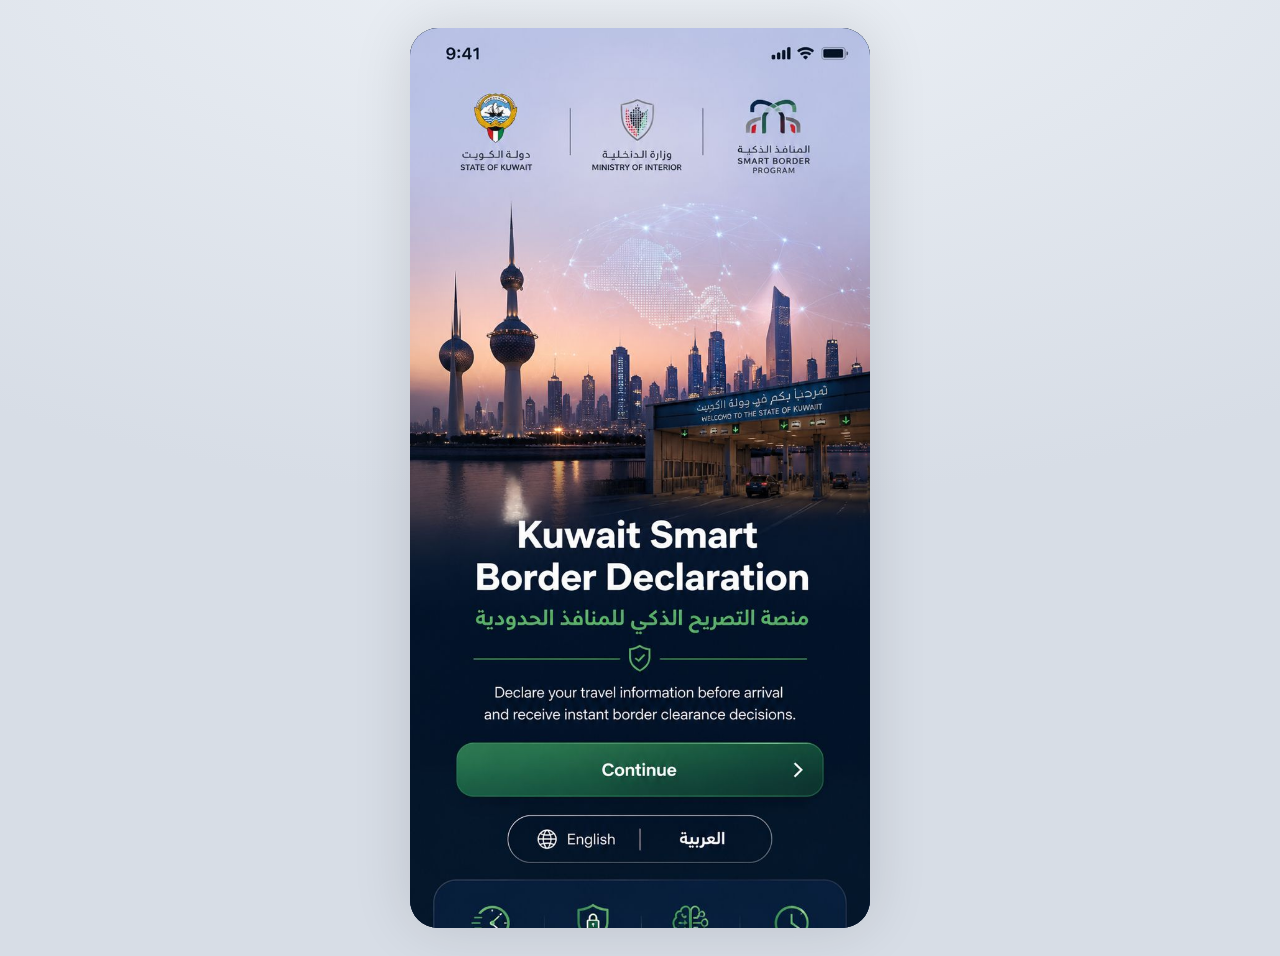
==== index.html @ a1af4183 "User app: neutral submission result (lane + date, no approval shown) After submitting the declaratio" ====
<!DOCTYPE html>
<html lang="en" dir="ltr">
<head>
  <meta charset="UTF-8" />
  <meta name="viewport" content="width=device-width, initial-scale=1.0, viewport-fit=cover" />
  <meta name="theme-color" content="#0f2444" />
  <title>Kuwait Smart Border Declaration</title>
  <meta name="description" content="Declare your travel information before arrival and receive instant border clearance decisions." />
  <link rel="preconnect" href="https://fonts.googleapis.com" />
  <link rel="stylesheet" href="styles.css" />
</head>
<body>
  <div class="app" id="app">

    <!-- ============ WELCOME (full image + invisible hotspots) ============ -->
    <section class="screen screen-welcome is-active" id="screen-welcome">
      <div class="welcome-full">
        <img src="assets/welcome_full.jpeg" alt="Kuwait Smart Border Declaration — Welcome" class="welcome-img" />
        <!-- transparent click-zone over the painted Continue button -->
        <button class="hot hot-continue" data-goto="screen-step1" aria-label="Continue"></button>
        <!-- invisible click-zones over the painted language pill (English | العربية) -->
        <div class="welcome-lang" role="group" aria-label="Language">
          <button class="wlang is-active" data-lang="en" aria-label="English"></button>
          <button class="wlang" data-lang="ar" aria-label="العربية"></button>
        </div>
      </div>
    </section>

    <!-- ============ STEP 1 — TRAVELER INFO (design image + fill-in fields) ============ -->
    <section class="screen screen-img" id="screen-step1">
      <div class="imgwrap">
        <img class="designimg" src="assets/traveler_info.jpeg" alt="Traveler Information" />
        <form id="form-step1" class="imgform" novalidate>
          <!-- back -->
          <button type="button" class="ovl ovl-hot" data-goto="screen-welcome" aria-label="Back" style="left:1.2%;top:5.3%;width:6.5%;height:2.9%"></button>
          <!-- fill-in fields, positioned over the drawn input boxes -->
          <input class="ovl ovl-input" type="text" name="passport" placeholder=" " autocomplete="off" required style="left:14.9%;top:36.5%;width:72%;height:3.6%" />
          <input class="ovl ovl-input" type="text" name="fullname" placeholder=" " autocomplete="off" required style="left:14.9%;top:44.1%;width:78%;height:3.6%" />
          <select class="ovl ovl-input ovl-select" name="nationality" required style="left:14.9%;top:51.7%;width:72%;height:3.6%">
            <option value="">Select nationality</option>
          </select>
          <input class="ovl ovl-input ovl-date" type="date" name="dob" lang="en-GB" required onclick="try{this.showPicker()}catch(e){}" style="left:14.9%;top:59.2%;width:72%;height:3.6%" />
          <input type="hidden" name="dialcode" value="+965" />
          <input class="ovl ovl-input" type="tel" name="mobile" placeholder=" " autocomplete="off" required style="left:27%;top:66.7%;width:66%;height:3.6%" />
          <input class="ovl ovl-input" type="email" name="email" placeholder=" " autocomplete="off" required style="left:14.9%;top:74.2%;width:78%;height:3.6%" />
          <!-- continue -->
          <button type="submit" class="ovl ovl-hot" aria-label="Continue" style="left:5.4%;top:87.3%;width:89.2%;height:4.6%"></button>
        </form>
      </div>
    </section>

    <!-- ============ STEP 2 — TRAVEL DECLARATION (design image + fill-in fields) ============ -->
    <section class="screen screen-img" id="screen-step2">
      <div class="imgwrap">
        <img class="designimg" src="assets/decleration.jpeg" alt="Travel Declaration" />
        <form id="form-step2" class="imgform" novalidate>
          <!-- back -->
          <button type="button" class="ovl ovl-hot" data-goto="screen-step1" aria-label="Back" style="left:1.2%;top:5.3%;width:6.5%;height:2.9%"></button>
          <!-- functional country of departure (over the drawn dropdown) -->
          <select id="departure" name="departure" class="ovl ovl-input ovl-select" style="left:25.7%;top:33%;width:62%;height:3.4%"></select>
          <!-- functional cash amount -->
          <input type="number" name="cash" min="0" step="any" placeholder=" " class="ovl ovl-input" style="left:18.2%;top:65.6%;width:65%;height:3.5%" />
          <!-- submit -->
          <button type="submit" class="ovl ovl-hot" aria-label="Submit Declaration" style="left:5.4%;top:87.2%;width:89.2%;height:4.7%"></button>

          <!-- hidden controls feeding the decision engine to match the values shown in the design -->
          <input type="hidden" name="purpose" value="Tourism" />
          <input type="hidden" name="duration" value="8-30" />
          <div id="prev-tags" hidden></div>
          <select id="prev-select" hidden><option value=""></option></select>
          <div id="items" hidden>
            <label><input type="checkbox" name="items" value="None" data-none checked /></label>
          </div>
          <div class="yesno" data-name="restricted" hidden><button type="button" class="yn is-active" data-value="No"></button><button type="button" class="yn" data-value="Yes"></button></div>
          <div class="yesno" data-name="merchandise" hidden><button type="button" class="yn is-active" data-value="No"></button><button type="button" class="yn" data-value="Yes"></button></div>
          <div class="yesno" data-name="largecash" hidden><button type="button" class="yn is-active" data-value="No"></button><button type="button" class="yn" data-value="Yes"></button></div>
        </form>
      </div>
    </section>

    <!-- ============ RESULT (neutral submission confirmation) ============ -->
    <section class="screen screen-result" id="screen-result">
      <div class="result-hero is-submitted">
        <header class="topbar topbar--ghost">
          <button class="iconbtn" data-goto="screen-step2" aria-label="Back">‹</button>
          <div class="topbar-brand">
            <div class="brand-text brand-text--center">
              <span class="brand-ar">منصة التصريح الذكي للمنافذ الحدودية</span>
              <span class="brand-en">KUWAIT SMART BORDER DECLARATION</span>
            </div>
          </div>
          <div class="brand-emblem">🛡️</div>
        </header>
        <div class="result-emblem">📋</div>
        <h2 class="result-title">Declaration Submitted</h2>
        <p class="result-sub">Please proceed to your assigned lane</p>
      </div>

      <div class="screen-scroll result-body">
        <div class="card lane-card">
          <div class="lane-label">YOUR LANE</div>
          <div class="lane-number" id="res-lane">—</div>
          <div class="lane-sub">Vehicle Lane · Kuwait Border</div>
        </div>

        <div class="card">
          <div class="card-head"><span class="card-ic">🗓️</span><h3>Crossing Details</h3></div>
          <div class="detail-grid">
            <div class="detail-row"><span class="d-ic">📅</span><div><div class="d-k">Date</div><div class="d-v" id="res-date">—</div></div></div>
            <div class="detail-row"><span class="d-ic">⏰</span><div><div class="d-k">Valid until</div><div class="d-v" id="res-valid">—</div></div></div>
            <div class="detail-row"><span class="d-ic">📍</span><div><div class="d-k">Crossing point</div><div class="d-v">Nuwaiseeb Border Crossing</div></div></div>
            <div class="detail-row"><span class="d-ic">🧾</span><div><div class="d-k">Declaration code</div><div class="d-v" id="res-ref">—</div></div></div>
          </div>
        </div>

        <div class="card qr-card">
          <p class="qr-label">Border Pass</p>
          <canvas id="qr-canvas" width="220" height="220" class="qr"></canvas>
          <p class="qr-foot">Present this code at the gate</p>
        </div>

        <div class="notice">
          <span class="notice-ic">🛡️</span>
          <span>Your information is securely processed for border clearance in accordance with Kuwait laws.</span>
        </div>

        <button class="btn btn-navy btn-block" data-goto="screen-welcome"><span>Done</span></button>
      </div>
    </section>

    <!-- ============ BOTTOM NAV ============ -->
    <nav class="bottomnav" id="bottomnav">
      <button class="nav-item is-active" data-goto="screen-welcome"><span>🏠</span><small data-i18n="nav.home">Home</small></button>
      <button class="nav-item" data-goto="screen-step1"><span>🧾</span><small data-i18n="nav.decl">My Declarations</small></button>
      <button class="nav-item nav-scan"><span>▦</span></button>
      <button class="nav-item"><span class="nav-bell">🔔</span><small data-i18n="nav.notif">Notifications</small></button>
      <button class="nav-item"><span>👤</span><small data-i18n="nav.profile">Profile</small></button>
    </nav>
  </div>

  <script src="i18n.js"></script>
  <script src="app.js"></script>
</body>
</html>
---- styles.css ----
/* ===== Kuwait Smart Border Declaration — styles ===== */
:root {
  --green: #1f9a4d;
  --green-dark: #0f7a3a;
  --green-deep: #0c5e2e;
  --navy: #0f2444;
  --navy-2: #16335c;
  --amber: #d98a1f;
  --amber-2: #b46f12;
  --ink: #142033;
  --muted: #6b7787;
  --line: #e6e9ee;
  --bg: #eef1f5;
  --card: #ffffff;
  --green-tint: #e9f6ee;
  --radius: 16px;
  --shadow: 0 10px 30px rgba(20, 40, 70, .08);
  --font: "Inter", "Segoe UI", system-ui, -apple-system, "Helvetica Neue", Arial, sans-serif;
}

* { box-sizing: border-box; }
html, body { margin: 0; padding: 0; }

/* hide scrollbars everywhere but keep scrolling */
* { scrollbar-width: none; -ms-overflow-style: none; }
*::-webkit-scrollbar { width: 0; height: 0; display: none; }
body {
  font-family: var(--font);
  color: var(--ink);
  background: #dfe4ea radial-gradient(1200px 600px at 50% -10%, #eef2f7, #d7dde6);
  min-height: 100vh;
  display: flex;
  justify-content: center;
  -webkit-font-smoothing: antialiased;
}

/* phone-style shell, scales up nicely on desktop */
.app {
  width: 100%;
  max-width: 480px;
  min-height: 100vh;
  background: var(--bg);
  position: relative;
  box-shadow: 0 0 60px rgba(0,0,0,.12);
  overflow: hidden;
  padding-bottom: 76px;
}
.app.no-nav { padding-bottom: 0; }
@media (min-width: 900px) {
  body { padding: 28px 0; align-items: flex-start; }
  .app { min-height: calc(100vh - 56px); border-radius: 28px; max-width: 460px; }
}

/* ===== screens ===== */
.screen { display: none; min-height: 100vh; flex-direction: column; }
.screen.is-active { display: flex; }
.screen-scroll { padding: 18px 18px 24px; overflow-y: auto; }

/* ===== top bar ===== */
.topbar {
  display: flex; align-items: center; gap: 10px;
  padding: 14px 16px; padding-top: calc(14px + env(safe-area-inset-top, 0px));
  background: var(--bg);
  position: sticky; top: 0; z-index: 5;
}
.topbar--ghost { background: transparent; position: relative; }
.iconbtn {
  border: none; background: transparent; font-size: 26px; line-height: 1;
  color: inherit; cursor: pointer; padding: 0 4px; width: 30px;
}
.topbar-brand { flex: 1; display: flex; align-items: center; gap: 8px; }
.brand-mark { font-size: 20px; }
.brand-text { display: flex; flex-direction: column; line-height: 1.15; }
.brand-text--center { align-items: center; text-align: center; }
.brand-ar { font-size: 12px; font-weight: 700; }
.brand-en { font-size: 9px; letter-spacing: .3px; color: var(--muted); font-weight: 700; }
.brand-emblem { font-size: 22px; }

/* ===== WELCOME (full image + invisible hotspots) ===== */
.screen-welcome { background: #0c1c36; }
.welcome-full { position: relative; width: 100%; height: 100vh; background: #0c1c36; overflow: hidden; }
.welcome-img { display: block; width: 100%; height: 100%; object-fit: cover; object-position: center top; }

/* transparent, percentage-positioned click-zones that scale with the image */
.hot {
  position: absolute; background: transparent; border: none; padding: 0;
  cursor: pointer; border-radius: 14px; -webkit-tap-highlight-color: transparent;
}
.hot:active { background: rgba(255,255,255,.14); }
/* coordinates measured against welcome_full.jpeg (740 x 1600) */
.hot-continue { left: 10%; width: 80%; top: 71.5%; height: 5.6%; }

/* invisible click-zones laid over the language pill painted into the image */
.welcome-lang {
  position: absolute; left: 50%; top: 82.2%; transform: translate(-50%, -50%);
  display: inline-flex; align-items: center; gap: 0;
  background: transparent; border: none; padding: 0;
}
.wlang {
  background: transparent; border: none; cursor: pointer; padding: 0;
  width: 130px; height: 48px; border-radius: 999px;
  -webkit-tap-highlight-color: transparent;
}
.wlang:active { background: rgba(255, 255, 255, .12); }

/* ===== headings / progress ===== */
.page-head { display: flex; align-items: flex-start; justify-content: space-between; gap: 12px; margin-bottom: 14px; }
.page-title { font-size: 28px; font-weight: 800; color: var(--navy); margin: 0 0 4px; letter-spacing: -.5px; }
.page-sub { color: var(--muted); font-size: 14px; margin: 0; }
.step-badge { display: flex; align-items: center; gap: 6px; font-weight: 700; color: var(--ink); white-space: nowrap; padding-top: 6px; }
.step-num { display: grid; place-items: center; width: 28px; height: 28px; border-radius: 50%; background: var(--green); color: #fff; font-size: 14px; }
.progress { height: 6px; border-radius: 999px; background: #d7dde6; overflow: hidden; margin-bottom: 18px; }
.progress-fill { height: 100%; background: var(--green); border-radius: 999px; transition: width .3s; }

/* ===== scan card ===== */
.scan-card { background: var(--card); border-radius: var(--radius); box-shadow: var(--shadow); padding: 6px; margin-bottom: 20px; }
.scan-card { display: grid; grid-template-columns: 1fr 1px 1fr; align-items: stretch; }
.scan-opt { display: flex; align-items: center; gap: 10px; background: none; border: none; padding: 16px 14px; cursor: pointer; font-family: inherit; text-align: start; }
.scan-ic { font-size: 22px; }
.scan-txt { display: flex; flex-direction: column; line-height: 1.25; }
.scan-txt strong { font-size: 14px; color: var(--navy); }
.scan-txt small { font-size: 11px; color: var(--muted); }
.scan-divider { width: 1px; background: var(--line); margin: 12px 0; }
.scan-hint { grid-column: 1 / -1; border-top: 1px solid var(--line); text-align: center; padding: 12px; color: var(--green-dark); font-size: 13px; font-weight: 600; }

/* ===== forms ===== */
.form { display: flex; flex-direction: column; gap: 16px; }
.field { display: flex; flex-direction: column; gap: 8px; }
.field-label { font-size: 15px; font-weight: 700; color: var(--ink); }
.field-label i { color: #e03333; font-style: normal; }
.input-wrap {
  display: flex; align-items: center; gap: 8px;
  background: var(--card); border: 1px solid var(--line); border-radius: 12px;
  padding: 0 12px; min-height: 52px; transition: border-color .15s, box-shadow .15s;
}
.input-wrap:focus-within { border-color: var(--green); box-shadow: 0 0 0 3px rgba(31,154,77,.12); }
.input-ic { font-size: 17px; color: var(--muted); flex: none; }
.input-ic--end { margin-inline-start: auto; }
.input-suffix { font-size: 13px; font-weight: 700; color: var(--muted); }
.input-wrap input, .input-wrap select { flex: 1; border: none; outline: none; background: none; font: inherit; font-size: 15px; color: var(--ink); min-width: 0; padding: 14px 0; }
.input-wrap select { appearance: none; cursor: pointer; }
.dialcode { flex: none !important; width: auto !important; font-weight: 600; }
.input-wrap input::placeholder { color: #9aa5b3; }

.notice {
  display: flex; align-items: center; gap: 10px;
  background: var(--green-tint); border: 1px solid #cdead6; border-radius: 12px;
  padding: 14px; font-size: 13px; color: #2f5d40; line-height: 1.4;
}
.notice-ic { font-size: 18px; flex: none; }
.notice-lock { margin-inline-start: auto; }

/* ===== buttons ===== */
.btn {
  display: inline-flex; align-items: center; justify-content: center; gap: 8px;
  border: none; border-radius: 14px; padding: 17px 22px; cursor: pointer;
  font-family: inherit; font-size: 17px; font-weight: 700; color: #fff; transition: filter .15s, transform .05s;
}
.btn:active { transform: translateY(1px); }
.btn:hover { filter: brightness(1.05); }
.btn-block { width: 100%; }
.btn-green { background: linear-gradient(180deg, var(--green) 0%, var(--green-deep) 100%); box-shadow: 0 10px 22px rgba(15,122,58,.3); }
.btn-navy { background: linear-gradient(180deg, var(--navy-2) 0%, var(--navy) 100%); box-shadow: 0 10px 22px rgba(15,36,68,.3); }
.btn-amber { background: linear-gradient(180deg, #e89a2a 0%, var(--amber-2) 100%); box-shadow: 0 10px 22px rgba(180,111,18,.3); }
.btn-ghost { background: transparent; color: var(--green-dark); border: 1px solid #cdead6; box-shadow: none; }
.btn-arrow { font-size: 20px; line-height: 1; }
.trust { text-align: center; color: var(--muted); font-size: 13px; font-weight: 600; margin: 4px 0 0; }

/* ===== cards (step 2) ===== */
.card { background: var(--card); border-radius: var(--radius); box-shadow: var(--shadow); padding: 18px; margin-bottom: 16px; }
.card-head { display: flex; align-items: center; gap: 10px; margin-bottom: 14px; }
.card-ic { display: grid; place-items: center; width: 38px; height: 38px; border-radius: 12px; background: var(--green-tint); font-size: 18px; flex: none; }
.card-head h3 { font-size: 16px; font-weight: 800; color: var(--navy); margin: 0; flex: 1; }
.card-head h3 i { color: #e03333; font-style: normal; }
.info { color: var(--muted); font-size: 14px; }
.card-note { color: var(--muted); font-size: 13px; margin: -6px 0 10px; }

/* chips */
.chip-grid { display: grid; grid-template-columns: repeat(5, 1fr); gap: 8px; }
.chip-grid--3 { grid-template-columns: repeat(3, 1fr); }
.chip {
  display: flex; flex-direction: column; align-items: center; gap: 6px;
  background: var(--card); border: 1.5px solid var(--line); border-radius: 12px;
  padding: 12px 4px; cursor: pointer; font-family: inherit; font-size: 11px; font-weight: 600; color: var(--ink);
  transition: border-color .15s, background .15s;
}
.chip-ic { font-size: 19px; }
.chip.is-active { border-color: var(--green); background: var(--green-tint); color: var(--green-deep); }

/* tags (multi-select) */
.tags { display: flex; flex-wrap: wrap; gap: 8px; margin-bottom: 10px; }
.tags:empty { display: none; }
.tag { display: inline-flex; align-items: center; gap: 6px; background: #f1f3f6; border: 1px solid var(--line); border-radius: 10px; padding: 8px 10px; font-size: 13px; font-weight: 600; }
.tag button { border: none; background: none; cursor: pointer; font-size: 14px; color: var(--muted); padding: 0; line-height: 1; }

/* checkboxes */
.check-row { display: flex; flex-wrap: wrap; gap: 10px 16px; }
.check { display: inline-flex; align-items: center; gap: 8px; font-size: 13px; font-weight: 600; cursor: pointer; }
.check input { width: 18px; height: 18px; accent-color: var(--green); cursor: pointer; }

/* yes / no */
.yesno-row { display: flex; align-items: center; gap: 12px; padding: 12px 0; border-top: 1px solid var(--line); font-size: 13.5px; }
.yesno-row:first-of-type { border-top: none; }
.yesno-row > span { flex: 1; line-height: 1.35; }
.yesno { display: inline-flex; border-radius: 10px; overflow: hidden; border: 1px solid var(--line); flex: none; }
.yn { border: none; background: #fff; padding: 9px 18px; cursor: pointer; font-family: inherit; font-size: 14px; font-weight: 700; color: var(--muted); }
.yn.is-active { background: var(--green); color: #fff; }
.yesno[data-warn] .yn.is-active { background: var(--amber); }

/* ===== RESULT ===== */
.screen-result { background: var(--bg); }
.result-hero { color: #fff; padding: 0 20px 30px; text-align: center; }
.result-hero.is-approved { background: radial-gradient(120% 80% at 50% -10%, #1f9a4d 0%, #0e6b35 55%, #0a5a2c 100%); }
.result-hero.is-inspection { background: radial-gradient(120% 80% at 50% -10%, #d99a2a 0%, #a4690f 55%, #8a560b 100%); }
.result-hero.is-submitted { background: radial-gradient(120% 80% at 50% -10%, #1b4a86 0%, #143a6b 50%, #0f2444 100%); }

/* neutral lane card */
.lane-card { text-align: center; padding: 22px 18px; }
.lane-label { font-size: 12px; font-weight: 800; letter-spacing: 2px; color: var(--muted); }
.lane-number { font-size: 76px; font-weight: 800; line-height: 1; color: var(--navy); margin: 6px 0 6px; letter-spacing: -2px; }
.lane-sub { font-size: 13px; color: var(--muted); font-weight: 600; }
.result-emblem {
  width: 96px; height: 96px; margin: 10px auto 16px; border-radius: 50%;
  display: grid; place-items: center; font-size: 44px;
  background: rgba(255,255,255,.12); box-shadow: 0 0 0 10px rgba(255,255,255,.06), 0 12px 40px rgba(0,0,0,.25);
}
.result-title { font-size: 28px; font-weight: 800; margin: 0 0 8px; line-height: 1.1; }
.result-sub { font-size: 14px; opacity: .92; margin: 0 0 16px; }
.risk-pill { display: inline-flex; align-items: center; gap: 8px; background: rgba(0,0,0,.18); border: 1px solid rgba(255,255,255,.25); border-radius: 999px; padding: 8px 16px; font-size: 13px; font-weight: 600; }
.risk-dot { width: 9px; height: 9px; border-radius: 50%; background: #67e08c; }
.is-inspection .risk-dot { background: #ffcf6b; }
.result-body { margin-top: -14px; background: var(--bg); border-radius: 22px 22px 0 0; padding-top: 22px; }

.summary { list-style: none; margin: 0; padding: 0; }
.summary li { display: flex; align-items: center; gap: 10px; padding: 11px 0; border-top: 1px solid var(--line); font-size: 14px; }
.summary li:first-child { border-top: none; }
.summary .s-ic { color: var(--green); font-size: 16px; }
.summary .s-name { flex: 1; font-weight: 600; }
.summary .s-val { font-weight: 800; font-size: 12.5px; letter-spacing: .4px; color: var(--green-dark); }
.summary .s-val--warn { color: var(--amber-2); }

.qr-card { text-align: center; background: var(--green-tint); }
.is-inspection-card { background: #fdf3e2 !important; }
.qr-label { font-weight: 700; color: var(--green-deep); margin: 0 0 14px; font-size: 14px; }
.is-inspection-card .qr-label { color: var(--amber-2); }
.qr { width: 200px; height: 200px; background: #fff; border-radius: 10px; padding: 8px; }
.qr-foot { color: var(--muted); font-size: 13px; margin: 12px 0 0; font-weight: 600; }

.detail-grid { display: flex; flex-direction: column; gap: 12px; }
.detail-lane { text-align: center; font-size: 20px; font-weight: 800; color: var(--green-dark); padding: 6px 0 14px; border-bottom: 1px solid var(--line); margin-bottom: 4px; }
.is-inspection .detail-lane, .detail-lane--warn { color: var(--amber-2); }
.detail-row { display: flex; align-items: flex-start; gap: 10px; font-size: 14px; }
.detail-row .d-ic { font-size: 16px; }
.detail-row .d-k { color: var(--muted); font-size: 12px; }
.detail-row .d-v { font-weight: 700; }
.counter-big { font-size: 30px; font-weight: 800; color: var(--amber-2); }
.expect-title { font-weight: 800; margin: 6px 0 8px; font-size: 14px; }
.expect-list { list-style: none; margin: 0; padding: 0; display: flex; flex-direction: column; gap: 8px; font-size: 13.5px; color: var(--ink); }
.expect-list li { display: flex; gap: 8px; }

/* ===== bottom nav ===== */
.bottomnav {
  position: fixed; bottom: 0; left: 50%; transform: translateX(-50%);
  width: 100%; max-width: 480px; background: #fff;
  display: flex; align-items: flex-end; justify-content: space-around;
  padding: 10px 6px 14px; border-top: 1px solid var(--line); z-index: 20;
  box-shadow: 0 -6px 20px rgba(0,0,0,.05);
}
@media (min-width: 900px) { .bottomnav { border-radius: 0 0 28px 28px; } }
.nav-item { background: none; border: none; cursor: pointer; font-family: inherit; display: flex; flex-direction: column; align-items: center; gap: 3px; color: var(--muted); font-size: 0; }
.nav-item span { font-size: 20px; }
.nav-item small { font-size: 10px; font-weight: 600; }
.nav-item.is-active { color: var(--green-dark); }
.nav-scan { background: var(--green); color: #fff; width: 56px; height: 56px; border-radius: 50%; justify-content: center; margin-top: -22px; box-shadow: 0 8px 18px rgba(31,154,77,.4); }
.nav-scan span { font-size: 24px; }
.nav-bell { position: relative; }
.nav-bell::after { content: ""; position: absolute; top: -1px; right: -2px; width: 7px; height: 7px; background: #e03333; border-radius: 50%; }

/* ===== RTL ===== */
[dir="rtl"] body { direction: rtl; }
[dir="rtl"] .btn-arrow { transform: scaleX(-1); }
[dir="rtl"] .iconbtn { transform: scaleX(-1); }
[dir="rtl"] .welcome-title, [dir="rtl"] .page-title { letter-spacing: 0; }

/* ===== full-image design pages (Step 1 & Step 2) — isolated, do not affect other screens ===== */
.screen-img { background: #fdfdfd; min-height: 100vh; }
.imgwrap { position: relative; width: 100%; height: 100vh; container-type: inline-size; overflow: hidden; }
.designimg { display: block; width: 100%; height: 100%; object-fit: cover; object-position: center top; }
.imgform { position: absolute; inset: 0; margin: 0; }
.ovl { position: absolute; box-sizing: border-box; }
.ovl-input {
  border: none; outline: none; background: transparent;
  font-family: inherit; font-size: 3.7cqw; color: var(--ink);
  padding: 0 2px; border-radius: 7px; line-height: 1.1;
}
.ovl-input::placeholder { color: transparent; }
/* hide the drawn placeholder cleanly the moment the field has focus or text */
.ovl-input:focus, .ovl-input:not(:placeholder-shown) { background: #fff; }
.ovl-select { appearance: none; -webkit-appearance: none; background: #fff; cursor: pointer; }
.ovl-select:required:invalid { color: #9aa5b3; }
/* date field: white fill, drawn calendar icons stay (native indicator hidden), whole field opens the picker */
.ovl-date { background: #fff; color: var(--ink); cursor: pointer; }
.ovl-date::-webkit-calendar-picker-indicator { opacity: 0; cursor: pointer; }
.ovl-date:invalid { color: #9aa5b3; }
/* make sure hidden helper controls never render over the design image */
.screen-img [hidden] { display: none !important; }
.ovl-hot {
  background: transparent; border: none; cursor: pointer; padding: 0;
  border-radius: 14px; -webkit-tap-highlight-color: transparent;
}
.ovl-hot:active { background: rgba(0,0,0,.06); }
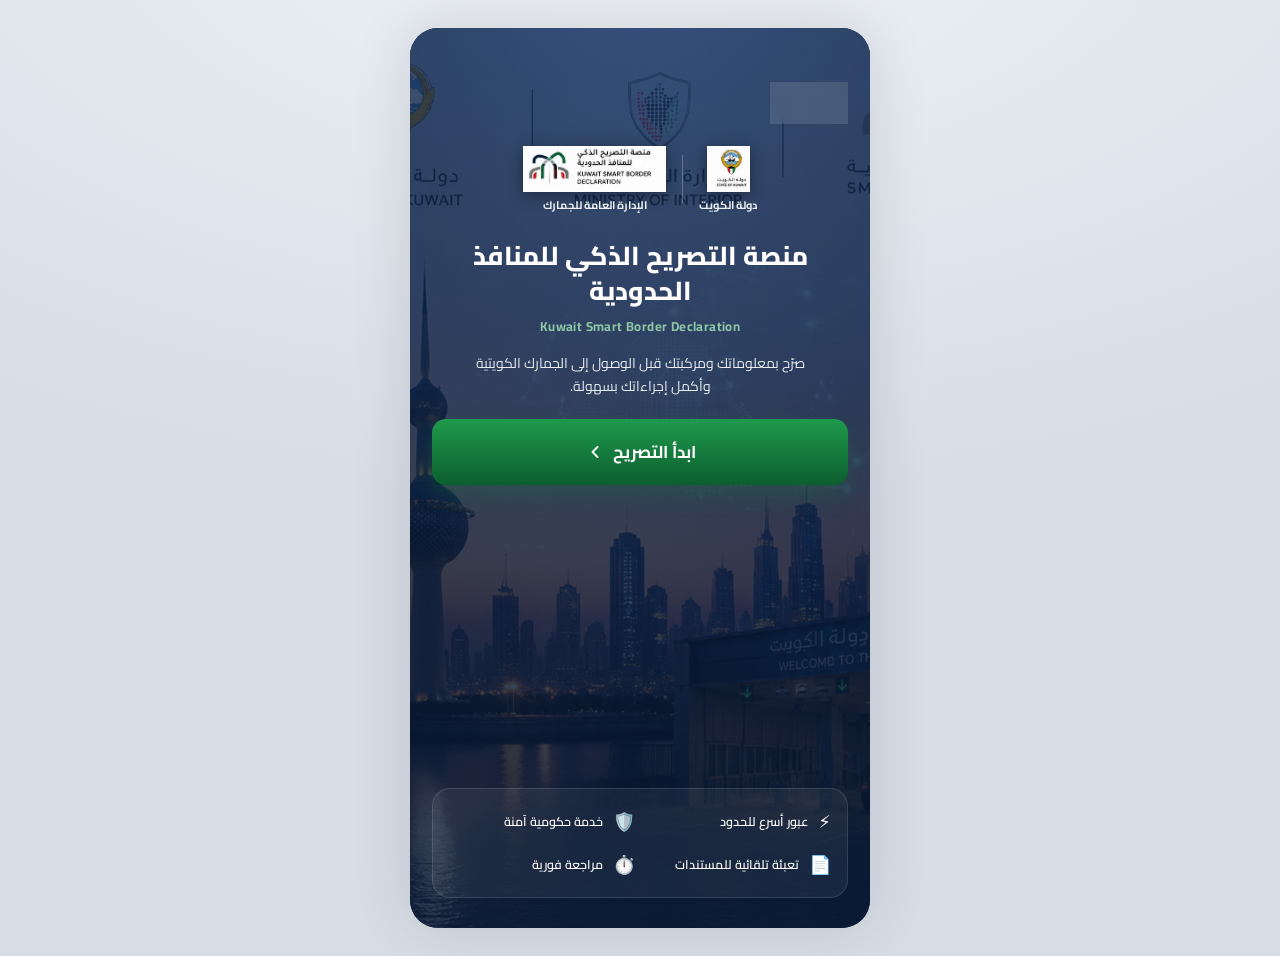
==== commit 7b082972: "Redesign customs form: Arabic-first user app, officer review + investigator User app - Rebuild welco" ====
--- a/index.html
+++ b/index.html
@@ -1,88 +1,408 @@
 <!DOCTYPE html>
-<html lang="en" dir="ltr">
+<html lang="ar" dir="rtl">
 <head>
   <meta charset="UTF-8" />
   <meta name="viewport" content="width=device-width, initial-scale=1.0, viewport-fit=cover" />
   <meta name="theme-color" content="#0f2444" />
-  <title>Kuwait Smart Border Declaration</title>
-  <meta name="description" content="Declare your travel information before arrival and receive instant border clearance decisions." />
+  <title>منصة التصريح الذكي للمنافذ الحدودية</title>
+  <meta name="description" content="صرّح بمعلوماتك ومركبتك قبل الوصول إلى الجمارك الكويتية." />
   <link rel="preconnect" href="https://fonts.googleapis.com" />
+  <link rel="preconnect" href="https://fonts.gstatic.com" crossorigin />
+  <link rel="stylesheet" href="https://fonts.googleapis.com/css2?family=Cairo:wght@400;600;700;800&family=Inter:wght@400;600;700;800&display=swap" />
   <link rel="stylesheet" href="styles.css" />
 </head>
 <body>
   <div class="app" id="app">
 
-    <!-- ============ WELCOME (full image + invisible hotspots) ============ -->
+    <!-- ============ WELCOME (coded, Arabic) ============ -->
     <section class="screen screen-welcome is-active" id="screen-welcome">
-      <div class="welcome-full">
-        <img src="assets/welcome_full.jpeg" alt="Kuwait Smart Border Declaration — Welcome" class="welcome-img" />
-        <!-- transparent click-zone over the painted Continue button -->
-        <button class="hot hot-continue" data-goto="screen-step1" aria-label="Continue"></button>
-        <!-- invisible click-zones over the painted language pill (English | العربية) -->
-        <div class="welcome-lang" role="group" aria-label="Language">
-          <button class="wlang is-active" data-lang="en" aria-label="English"></button>
-          <button class="wlang" data-lang="ar" aria-label="العربية"></button>
+      <div class="welcome-coded">
+        <button class="lang-pill" id="lang-toggle"><span data-i18n="lang.toggle">English</span></button>
+
+        <div class="wc-emblems">
+          <div class="wc-emblem">
+            <img src="assets/logo_emblem.png" alt="" />
+            <span data-i18n="emblem.state">دولة الكويت</span>
+          </div>
+          <span class="wc-sep"></span>
+          <div class="wc-emblem">
+            <img src="assets/logo_brand.png" alt="" />
+            <span data-i18n="emblem.interior">الإدارة العامة للجمارك</span>
+          </div>
+        </div>
+
+        <div class="wc-hero">
+          <h1 class="wc-title" data-i18n="welcome.title">منصة التصريح الذكي للمنافذ الحدودية</h1>
+          <p class="wc-title-en" data-i18n="welcome.titleEn">Kuwait Smart Border Declaration</p>
+          <p class="wc-sub" data-i18n="welcome.sub">صرّح بمعلوماتك ومركبتك قبل الوصول إلى الجمارك الكويتية وأكمل إجراءاتك بسهولة.</p>
+          <button class="btn btn-green btn-block wc-cta" data-goto="screen-step1">
+            <span data-i18n="welcome.continue">ابدأ التصريح</span>
+            <span class="btn-arrow"><svg viewBox="0 0 24 24" width="20" height="20" fill="none" stroke="currentColor" stroke-width="2.2" stroke-linecap="round" stroke-linejoin="round"><path d="M9 6l6 6-6 6"/></svg></span>
+          </button>
+        </div>
+
+        <div class="wc-feats">
+          <div class="wc-feat"><span class="wf-ic">⚡</span><span data-i18n="feat.crossing">عبور أسرع للحدود</span></div>
+          <div class="wc-feat"><span class="wf-ic">🛡️</span><span data-i18n="feat.secure">خدمة حكومية آمنة</span></div>
+          <div class="wc-feat"><span class="wf-ic">📄</span><span data-i18n="feat.ai">تعبئة تلقائية للمستندات</span></div>
+          <div class="wc-feat"><span class="wf-ic">⏱️</span><span data-i18n="feat.realtime">مراجعة فورية</span></div>
         </div>
       </div>
     </section>
 
-    <!-- ============ STEP 1 — TRAVELER INFO (design image + fill-in fields) ============ -->
-    <section class="screen screen-img" id="screen-step1">
-      <div class="imgwrap">
-        <img class="designimg" src="assets/traveler_info.jpeg" alt="Traveler Information" />
-        <form id="form-step1" class="imgform" novalidate>
-          <!-- back -->
-          <button type="button" class="ovl ovl-hot" data-goto="screen-welcome" aria-label="Back" style="left:1.2%;top:5.3%;width:6.5%;height:2.9%"></button>
-          <!-- fill-in fields, positioned over the drawn input boxes -->
-          <input class="ovl ovl-input" type="text" name="passport" placeholder=" " autocomplete="off" required style="left:14.9%;top:36.5%;width:72%;height:3.6%" />
-          <input class="ovl ovl-input" type="text" name="fullname" placeholder=" " autocomplete="off" required style="left:14.9%;top:44.1%;width:78%;height:3.6%" />
-          <select class="ovl ovl-input ovl-select" name="nationality" required style="left:14.9%;top:51.7%;width:72%;height:3.6%">
-            <option value="">Select nationality</option>
-          </select>
-          <input class="ovl ovl-input ovl-date" type="date" name="dob" lang="en-GB" required onclick="try{this.showPicker()}catch(e){}" style="left:14.9%;top:59.2%;width:72%;height:3.6%" />
-          <input type="hidden" name="dialcode" value="+965" />
-          <input class="ovl ovl-input" type="tel" name="mobile" placeholder=" " autocomplete="off" required style="left:27%;top:66.7%;width:66%;height:3.6%" />
-          <input class="ovl ovl-input" type="email" name="email" placeholder=" " autocomplete="off" required style="left:14.9%;top:74.2%;width:78%;height:3.6%" />
-          <!-- continue -->
-          <button type="submit" class="ovl ovl-hot" aria-label="Continue" style="left:5.4%;top:87.3%;width:89.2%;height:4.6%"></button>
+    <!-- ============ STEP 1 — TRAVELER INFO (coded, Arabic, with passport upload) ============ -->
+    <section class="screen screen-form" id="screen-step1">
+      <header class="topbar">
+        <button class="iconbtn" data-goto="screen-welcome" aria-label="رجوع">‹</button>
+        <img class="brand-logo" src="assets/logo_brand.png" alt="" />
+        <img class="brand-emblem-img" src="assets/logo_emblem.png" alt="دولة الكويت" />
+      </header>
+      <div class="screen-scroll">
+        <div class="page-head">
+          <div>
+            <h2 class="page-title" data-i18n="step1.title">معلومات المسافر</h2>
+            <p class="page-sub" data-i18n="step1.sub">يرجى إدخال معلوماتك الشخصية بدقة</p>
+          </div>
+          <div class="step-badge"><span class="step-num">1</span> <span data-i18n="of">من</span> 3</div>
+        </div>
+        <div class="progress"><div class="progress-fill" style="width:33%"></div></div>
+
+        <form id="form-step1" class="form" novalidate>
+          <!-- passport uploader / OCR autofill -->
+          <div class="uploader" data-doc="passport">
+            <input type="file" accept="image/*" hidden />
+            <div class="up-inner">
+              <span class="up-ic"><svg viewBox="0 0 24 24" width="24" height="24" fill="none" stroke="currentColor" stroke-width="1.7" stroke-linecap="round" stroke-linejoin="round"><rect x="5" y="3" width="14" height="18" rx="2.5"/><circle cx="12" cy="10" r="2.6"/><path d="M8.5 17h7"/></svg></span>
+              <div class="up-tx">
+                <b data-i18n="upload.passport">صورة جواز السفر</b>
+                <small data-i18n="upload.passportHint">ارفع صورة جواز السفر وسيتم تعبئة بياناتك تلقائياً</small>
+              </div>
+              <span class="up-cta" data-i18n="upload.cta">اضغط للرفع أو التقاط صورة</span>
+            </div>
+          </div>
+
+          <label class="field">
+            <span class="field-label" data-i18n="f.passport">رقم جواز السفر <i>*</i></span>
+            <span class="input-wrap">
+              <span class="input-ic"><svg viewBox="0 0 24 24" width="20" height="20" fill="none" stroke="currentColor" stroke-width="1.7" stroke-linecap="round" stroke-linejoin="round"><rect x="5" y="3" width="14" height="18" rx="2.5"/><circle cx="12" cy="10" r="2.4"/></svg></span>
+              <input type="text" name="passport" data-i18n-ph="f.passportPh" placeholder="أدخل رقم جواز السفر" autocomplete="off" required />
+            </span>
+          </label>
+
+          <label class="field">
+            <span class="field-label" data-i18n="f.fullname">الاسم الكامل (كما في الجواز) <i>*</i></span>
+            <span class="input-wrap">
+              <span class="input-ic"><svg viewBox="0 0 24 24" width="20" height="20" fill="none" stroke="currentColor" stroke-width="1.7" stroke-linecap="round" stroke-linejoin="round"><circle cx="12" cy="8" r="3.2"/><path d="M6 20a6 6 0 0 1 12 0"/></svg></span>
+              <input type="text" name="fullname" data-i18n-ph="f.fullnamePh" placeholder="أدخل الاسم الكامل" autocomplete="off" required />
+            </span>
+          </label>
+
+          <label class="field">
+            <span class="field-label" data-i18n="f.nationality">الجنسية <i>*</i></span>
+            <span class="input-wrap">
+              <span class="input-ic"><svg viewBox="0 0 24 24" width="20" height="20" fill="none" stroke="currentColor" stroke-width="1.7" stroke-linecap="round" stroke-linejoin="round"><path d="M6 21V3"/><path d="M6 4h11l-2.2 3.2L17 11H6"/></svg></span>
+              <select name="nationality" required>
+                <option value="" data-i18n="f.nationalityPh">اختر الجنسية</option>
+              </select>
+              <span class="input-ic input-ic--end"><svg viewBox="0 0 24 24" width="20" height="20" fill="none" stroke="currentColor" stroke-width="2" stroke-linecap="round" stroke-linejoin="round"><path d="M6 9l6 6 6-6"/></svg></span>
+            </span>
+          </label>
+
+          <label class="field">
+            <span class="field-label" data-i18n="f.dob">تاريخ الميلاد <i>*</i></span>
+            <span class="input-wrap">
+              <span class="input-ic"><svg viewBox="0 0 24 24" width="20" height="20" fill="none" stroke="currentColor" stroke-width="1.7" stroke-linecap="round" stroke-linejoin="round"><rect x="4" y="5" width="16" height="16" rx="2.5"/><path d="M4 9.5h16M8.5 3v4M15.5 3v4"/></svg></span>
+              <input type="date" name="dob" lang="en-GB" required onclick="try{this.showPicker()}catch(e){}" />
+            </span>
+          </label>
+
+          <label class="field">
+            <span class="field-label" data-i18n="f.mobile">رقم الهاتف <i>*</i></span>
+            <span class="input-wrap">
+              <span class="input-ic"><svg viewBox="0 0 24 24" width="20" height="20" fill="none" stroke="currentColor" stroke-width="1.7" stroke-linecap="round" stroke-linejoin="round"><path d="M6 3h4l2 5-3 2a11 11 0 0 0 5 5l2-3 5 2v4a2 2 0 0 1-2 2A16 16 0 0 1 4 5a2 2 0 0 1 2-2z"/></svg></span>
+              <input type="hidden" name="dialcode" value="+965" />
+              <span class="dialcode">+965</span>
+              <input type="tel" name="mobile" data-i18n-ph="f.mobilePh" placeholder="أدخل رقم الهاتف" autocomplete="off" required />
+            </span>
+          </label>
+
+          <label class="field">
+            <span class="field-label" data-i18n="f.email">البريد الإلكتروني <i>*</i></span>
+            <span class="input-wrap">
+              <span class="input-ic"><svg viewBox="0 0 24 24" width="20" height="20" fill="none" stroke="currentColor" stroke-width="1.7" stroke-linecap="round" stroke-linejoin="round"><rect x="3" y="5" width="18" height="14" rx="2.5"/><path d="M4 7l8 6 8-6"/></svg></span>
+              <input type="email" name="email" data-i18n-ph="f.emailPh" placeholder="أدخل البريد الإلكتروني" autocomplete="off" required />
+            </span>
+          </label>
+
+          <div class="notice">
+            <span class="notice-ic"><svg viewBox="0 0 24 24" width="20" height="20" fill="none" stroke="currentColor" stroke-width="1.8" stroke-linecap="round" stroke-linejoin="round"><path d="M12 3l7 3v5c0 4.6-3.1 7.8-7 9-3.9-1.2-7-4.4-7-9V6z"/><path d="M9 12l2 2 4-4"/></svg></span>
+            <span data-i18n="step1.notice">معلوماتك مشفّرة وتُستخدم فقط لأغراض التخليص الجمركي وفقاً للقوانين الكويتية.</span>
+          </div>
+
+          <button class="btn btn-navy btn-block" type="submit">
+            <span data-i18n="continue">متابعة</span>
+            <span class="btn-arrow"><svg viewBox="0 0 24 24" width="20" height="20" fill="none" stroke="currentColor" stroke-width="2.2" stroke-linecap="round" stroke-linejoin="round"><path d="M9 6l6 6-6 6"/></svg></span>
+          </button>
         </form>
       </div>
     </section>
 
-    <!-- ============ STEP 2 — TRAVEL DECLARATION (design image + fill-in fields) ============ -->
-    <section class="screen screen-img" id="screen-step2">
-      <div class="imgwrap">
-        <img class="designimg" src="assets/decleration.jpeg" alt="Travel Declaration" />
-        <form id="form-step2" class="imgform" novalidate>
-          <!-- back -->
-          <button type="button" class="ovl ovl-hot" data-goto="screen-step1" aria-label="Back" style="left:1.2%;top:5.3%;width:6.5%;height:2.9%"></button>
-          <!-- functional country of departure (over the drawn dropdown) -->
-          <select id="departure" name="departure" class="ovl ovl-input ovl-select" style="left:25.7%;top:33%;width:62%;height:3.4%"></select>
-          <!-- functional cash amount -->
-          <input type="number" name="cash" min="0" step="any" placeholder=" " class="ovl ovl-input" style="left:18.2%;top:65.6%;width:65%;height:3.5%" />
-          <!-- submit -->
-          <button type="submit" class="ovl ovl-hot" aria-label="Submit Declaration" style="left:5.4%;top:87.2%;width:89.2%;height:4.7%"></button>
-
-          <!-- hidden controls feeding the decision engine to match the values shown in the design -->
-          <input type="hidden" name="purpose" value="Tourism" />
-          <input type="hidden" name="duration" value="8-30" />
-          <div id="prev-tags" hidden></div>
-          <select id="prev-select" hidden><option value=""></option></select>
-          <div id="items" hidden>
-            <label><input type="checkbox" name="items" value="None" data-none checked /></label>
-          </div>
-          <div class="yesno" data-name="restricted" hidden><button type="button" class="yn is-active" data-value="No"></button><button type="button" class="yn" data-value="Yes"></button></div>
-          <div class="yesno" data-name="merchandise" hidden><button type="button" class="yn is-active" data-value="No"></button><button type="button" class="yn" data-value="Yes"></button></div>
-          <div class="yesno" data-name="largecash" hidden><button type="button" class="yn is-active" data-value="No"></button><button type="button" class="yn" data-value="Yes"></button></div>
+    <!-- ============ STEP 2 — TRAVEL DECLARATION ============ -->
+    <section class="screen screen-form" id="screen-step2">
+      <header class="topbar">
+        <button class="iconbtn" data-goto="screen-step1" aria-label="رجوع">‹</button>
+        <img class="brand-logo" src="assets/logo_brand.png" alt="" />
+        <img class="brand-emblem-img" src="assets/logo_emblem.png" alt="دولة الكويت" />
+      </header>
+      <div class="screen-scroll">
+        <div class="page-head">
+          <div>
+            <h2 class="page-title" data-i18n="step2.title">تصريح السفر</h2>
+            <p class="page-sub" data-i18n="step2.sub">يرجى تقديم تفاصيل سفرك</p>
+          </div>
+          <div class="step-badge"><span class="step-num">2</span> <span data-i18n="of">من</span> 3</div>
+        </div>
+        <div class="progress"><div class="progress-fill" style="width:66%"></div></div>
+
+        <form id="form-step2" class="form" novalidate>
+          <!-- 1. Purpose -->
+          <div class="card">
+            <div class="card-head"><span class="card-ic"><svg viewBox="0 0 24 24" width="20" height="20" fill="none" stroke="currentColor" stroke-width="1.7" stroke-linecap="round" stroke-linejoin="round"><rect x="3" y="7.5" width="18" height="12" rx="2.5"/><path d="M8.5 7.5V6a2 2 0 0 1 2-2h3a2 2 0 0 1 2 2v1.5"/></svg></span><h3 data-i18n="q1.title">١. الغرض من الزيارة</h3></div>
+            <div class="chip-grid" data-single role="radiogroup">
+              <button type="button" class="chip is-active" data-value="Tourism"><span class="chip-ic">🏖️</span><span data-i18n="q1.tourism">سياحة</span></button>
+              <button type="button" class="chip" data-value="Business"><span class="chip-ic">💼</span><span data-i18n="q1.business">أعمال</span></button>
+              <button type="button" class="chip" data-value="Family"><span class="chip-ic">👨‍👩‍👧</span><span data-i18n="q1.family">زيارة عائلية</span></button>
+              <button type="button" class="chip" data-value="Medical"><span class="chip-ic">🩺</span><span data-i18n="q1.medical">علاج</span></button>
+              <button type="button" class="chip" data-value="Transit"><span class="chip-ic">🛫</span><span data-i18n="q1.transit">عبور</span></button>
+            </div>
+            <input type="hidden" name="purpose" value="Tourism" />
+          </div>
+
+          <!-- 2. Country of departure -->
+          <div class="card">
+            <div class="card-head"><span class="card-ic"><svg viewBox="0 0 24 24" width="20" height="20" fill="none" stroke="currentColor" stroke-width="1.7" stroke-linecap="round" stroke-linejoin="round"><path d="M12 21s7-6.3 7-11a7 7 0 1 0-14 0c0 4.7 7 11 7 11z"/><circle cx="12" cy="10" r="2.6"/></svg></span><h3 data-i18n="q2.title">٢. بلد المغادرة <i>*</i></h3></div>
+            <span class="input-wrap">
+              <select name="departure" id="departure" required>
+                <option value="" data-i18n="q2.ph">اختر الدولة</option>
+              </select>
+              <span class="input-ic input-ic--end"><svg viewBox="0 0 24 24" width="20" height="20" fill="none" stroke="currentColor" stroke-width="2" stroke-linecap="round" stroke-linejoin="round"><path d="M6 9l6 6 6-6"/></svg></span>
+            </span>
+          </div>
+
+          <!-- 3. Previous countries -->
+          <div class="card">
+            <div class="card-head"><span class="card-ic"><svg viewBox="0 0 24 24" width="20" height="20" fill="none" stroke="currentColor" stroke-width="1.7" stroke-linecap="round" stroke-linejoin="round"><circle cx="12" cy="12" r="8.5"/><path d="M3.5 12h17M12 3.5c2.6 2.6 2.6 14.4 0 17M12 3.5c-2.6 2.6-2.6 14.4 0 17"/></svg></span><h3 data-i18n="q3.title">٣. الدول التي تمت زيارتها (آخر ٣ سنوات)</h3></div>
+            <div class="tags" id="prev-tags"></div>
+            <span class="input-wrap">
+              <select id="prev-select">
+                <option value="" data-i18n="q3.ph">أضف دولة</option>
+              </select>
+              <span class="input-ic input-ic--end"><svg viewBox="0 0 24 24" width="20" height="20" fill="none" stroke="currentColor" stroke-width="2" stroke-linecap="round" stroke-linejoin="round"><path d="M6 9l6 6 6-6"/></svg></span>
+            </span>
+          </div>
+
+          <!-- 4. Duration -->
+          <div class="card">
+            <div class="card-head"><span class="card-ic"><svg viewBox="0 0 24 24" width="20" height="20" fill="none" stroke="currentColor" stroke-width="1.7" stroke-linecap="round" stroke-linejoin="round"><rect x="4" y="5" width="16" height="16" rx="2.5"/><path d="M4 9.5h16M8.5 3v4M15.5 3v4"/></svg></span><h3 data-i18n="q4.title">٤. المدة المتوقعة للإقامة</h3></div>
+            <div class="chip-grid chip-grid--3" data-single role="radiogroup">
+              <button type="button" class="chip" data-value="1-7"><span class="chip-ic">📅</span><span data-i18n="q4.short">١ - ٧ أيام</span></button>
+              <button type="button" class="chip is-active" data-value="8-30"><span class="chip-ic">📆</span><span data-i18n="q4.mid">٨ - ٣٠ يوماً</span></button>
+              <button type="button" class="chip" data-value="30+"><span class="chip-ic">🗓️</span><span data-i18n="q4.long">أكثر من ٣٠ يوماً</span></button>
+            </div>
+            <input type="hidden" name="duration" value="8-30" />
+          </div>
+
+          <!-- 5. Items to declare -->
+          <div class="card">
+            <div class="card-head"><span class="card-ic"><svg viewBox="0 0 24 24" width="20" height="20" fill="none" stroke="currentColor" stroke-width="1.7" stroke-linecap="round" stroke-linejoin="round"><path d="M5 8h14l-1 12H6z"/><path d="M9 8a3 3 0 0 1 6 0"/></svg></span><h3 data-i18n="q5.title">٥. أصناف للتصريح عنها</h3></div>
+            <div class="check-row" id="items">
+              <label class="check"><input type="checkbox" name="items" value="Currency" /><span data-i18n="q5.currency">عملات</span></label>
+              <label class="check"><input type="checkbox" name="items" value="Electronics" /><span data-i18n="q5.electronics">إلكترونيات</span></label>
+              <label class="check"><input type="checkbox" name="items" value="Medication" /><span data-i18n="q5.medication">أدوية</span></label>
+              <label class="check"><input type="checkbox" name="items" value="Commercial" /><span data-i18n="q5.commercial">بضائع تجارية</span></label>
+              <label class="check"><input type="checkbox" name="items" value="None" data-none checked /><span data-i18n="q5.none">لا شيء</span></label>
+            </div>
+          </div>
+
+          <!-- 6. Cash -->
+          <div class="card">
+            <div class="card-head"><span class="card-ic"><svg viewBox="0 0 24 24" width="20" height="20" fill="none" stroke="currentColor" stroke-width="1.7" stroke-linecap="round" stroke-linejoin="round"><rect x="3" y="6" width="18" height="12" rx="2.5"/><circle cx="12" cy="12" r="2.6"/><path d="M6 9.5v5M18 9.5v5"/></svg></span><h3 data-i18n="q6.title">٦. التصريح عن النقد</h3></div>
+            <p class="card-note" data-i18n="q6.note">مبلغ النقد الذي تحمله (د.ك)</p>
+            <span class="input-wrap">
+              <input type="number" name="cash" min="0" step="any" data-i18n-ph="q6.ph" placeholder="أدخل المبلغ" />
+              <span class="input-ic input-ic--end input-suffix">د.ك</span>
+            </span>
+          </div>
+
+          <!-- 7. Customs -->
+          <div class="card">
+            <div class="card-head"><span class="card-ic"><svg viewBox="0 0 24 24" width="20" height="20" fill="none" stroke="currentColor" stroke-width="1.7" stroke-linecap="round" stroke-linejoin="round"><rect x="5" y="4" width="14" height="17" rx="2.5"/><rect x="9" y="2.5" width="6" height="3.6" rx="1.2"/><path d="M8.5 11h7M8.5 15h5"/></svg></span><h3 data-i18n="q7.title">٧. أسئلة التصريح الجمركي</h3></div>
+            <div class="yesno-row">
+              <span data-i18n="q7.q1">هل تحمل أي بضائع مقيّدة أو محظورة؟</span>
+              <div class="yesno" data-name="restricted">
+                <button type="button" class="yn is-active" data-value="No" data-i18n="no">لا</button>
+                <button type="button" class="yn" data-value="Yes" data-i18n="yes">نعم</button>
+              </div>
+            </div>
+            <div class="yesno-row">
+              <span data-i18n="q7.q2">هل تحمل بضائع تجارية؟</span>
+              <div class="yesno" data-name="merchandise">
+                <button type="button" class="yn is-active" data-value="No" data-i18n="no">لا</button>
+                <button type="button" class="yn" data-value="Yes" data-i18n="yes">نعم</button>
+              </div>
+            </div>
+            <div class="yesno-row">
+              <span data-i18n="q7.q3">هل تحمل نقداً أو أدوات مالية تتجاوز ١٠٬٠٠٠ د.ك؟</span>
+              <div class="yesno" data-name="largecash">
+                <button type="button" class="yn is-active" data-value="No" data-i18n="no">لا</button>
+                <button type="button" class="yn" data-value="Yes" data-i18n="yes">نعم</button>
+              </div>
+            </div>
+          </div>
+
+          <div class="notice">
+            <span class="notice-ic"><svg viewBox="0 0 24 24" width="20" height="20" fill="none" stroke="currentColor" stroke-width="1.8" stroke-linecap="round" stroke-linejoin="round"><path d="M12 3l7 3v5c0 4.6-3.1 7.8-7 9-3.9-1.2-7-4.4-7-9V6z"/><path d="M9 12l2 2 4-4"/></svg></span>
+            <span data-i18n="step2.notice">جميع المعلومات آمنة وتُستخدم فقط لأغراض التخليص الجمركي</span>
+          </div>
+
+          <button class="btn btn-navy btn-block" type="submit">
+            <span data-i18n="continue">متابعة</span>
+            <span class="btn-arrow"><svg viewBox="0 0 24 24" width="20" height="20" fill="none" stroke="currentColor" stroke-width="2.2" stroke-linecap="round" stroke-linejoin="round"><path d="M9 6l6 6-6 6"/></svg></span>
+          </button>
         </form>
       </div>
     </section>
 
-    <!-- ============ RESULT (neutral submission confirmation) ============ -->
+    <!-- ============ STEP 3 — VEHICLE INFO + WAKALA ============ -->
+    <section class="screen screen-form screen-vehicle" id="screen-vehicle">
+      <header class="topbar">
+        <button class="iconbtn" data-goto="screen-step2" aria-label="رجوع">‹</button>
+        <img class="brand-logo" src="assets/logo_brand.png" alt="" />
+        <img class="brand-emblem-img" src="assets/logo_emblem.png" alt="دولة الكويت" />
+      </header>
+      <div class="screen-scroll">
+        <div class="page-head">
+          <div>
+            <h2 class="page-title" data-i18n="step3.title">معلومات المركبة</h2>
+            <p class="page-sub" data-i18n="step3.sub">يرجى إدخال بيانات مركبتك</p>
+          </div>
+          <div class="step-badge"><span class="step-num">3</span> <span data-i18n="of">من</span> 3</div>
+        </div>
+        <div class="progress"><div class="progress-fill" style="width:100%"></div></div>
+
+        <form id="form-vehicle" class="form" novalidate>
+          <!-- car daftar (registration) uploader / OCR autofill -->
+          <div class="uploader" data-doc="daftar">
+            <input type="file" accept="image/*" hidden />
+            <div class="up-inner">
+              <span class="up-ic"><svg viewBox="0 0 24 24" width="24" height="24" fill="none" stroke="currentColor" stroke-width="1.7" stroke-linecap="round" stroke-linejoin="round"><path d="M14 3H7a2 2 0 0 0-2 2v14a2 2 0 0 0 2 2h10a2 2 0 0 0 2-2V8z"/><path d="M14 3v5h5M8 13h8M8 17h5"/></svg></span>
+              <div class="up-tx">
+                <b data-i18n="upload.daftar">دفتر السيارة (الملكية)</b>
+                <small data-i18n="upload.daftarHint">ارفع دفتر السيارة وسيتم تعبئة بيانات المركبة تلقائياً</small>
+              </div>
+              <span class="up-cta" data-i18n="upload.cta">اضغط للرفع أو التقاط صورة</span>
+            </div>
+          </div>
+
+          <label class="field">
+            <span class="field-label" data-i18n="v.plate">رقم اللوحة <i>*</i></span>
+            <span class="input-wrap">
+              <span class="input-ic"><svg viewBox="0 0 24 24" width="20" height="20" fill="none" stroke="currentColor" stroke-width="1.7" stroke-linecap="round" stroke-linejoin="round"><path d="M5 13l1.6-4.6A2 2 0 0 1 8.5 7h7a2 2 0 0 1 1.9 1.4L19 13M4.5 13h15v4h-15z"/><circle cx="8" cy="17" r="1.3"/><circle cx="16" cy="17" r="1.3"/></svg></span>
+              <input type="text" name="plate" data-i18n-ph="v.platePh" placeholder="مثال: ٣ / ٨٤٢١٠" autocomplete="off" required />
+            </span>
+          </label>
+
+          <label class="field">
+            <span class="field-label" data-i18n="v.regcountry">بلد التسجيل <i>*</i></span>
+            <span class="input-wrap">
+              <span class="input-ic"><svg viewBox="0 0 24 24" width="20" height="20" fill="none" stroke="currentColor" stroke-width="1.7" stroke-linecap="round" stroke-linejoin="round"><path d="M6 21V3"/><path d="M6 4h11l-2.2 3.2L17 11H6"/></svg></span>
+              <select name="regcountry" required>
+                <option value="Kuwait" selected>الكويت</option>
+                <option value="Saudi Arabia">السعودية</option>
+                <option value="U.A.E.">الإمارات</option>
+                <option value="Bahrain">البحرين</option>
+                <option value="Qatar">قطر</option>
+                <option value="Oman">عُمان</option>
+                <option value="Iraq">العراق</option>
+                <option value="Jordan">الأردن</option>
+                <option value="Other">أخرى</option>
+              </select>
+              <span class="input-ic input-ic--end"><svg viewBox="0 0 24 24" width="20" height="20" fill="none" stroke="currentColor" stroke-width="2" stroke-linecap="round" stroke-linejoin="round"><path d="M6 9l6 6 6-6"/></svg></span>
+            </span>
+          </label>
+
+          <label class="field">
+            <span class="field-label" data-i18n="v.vtype">نوع المركبة <i>*</i></span>
+            <span class="input-wrap">
+              <span class="input-ic"><svg viewBox="0 0 24 24" width="20" height="20" fill="none" stroke="currentColor" stroke-width="1.7" stroke-linecap="round" stroke-linejoin="round"><path d="M5 13l1.6-4.6A2 2 0 0 1 8.5 7h7a2 2 0 0 1 1.9 1.4L19 13M4.5 13h15v4h-15z"/><circle cx="8" cy="17" r="1.3"/><circle cx="16" cy="17" r="1.3"/></svg></span>
+              <select name="vtype" required>
+                <option value="" data-i18n="v.vtypePh">اختر النوع</option>
+                <option value="Sedan" data-i18n="vtype.sedan">سيدان</option>
+                <option value="SUV" data-i18n="vtype.suv">دفع رباعي</option>
+                <option value="Pickup" data-i18n="vtype.pickup">بيك أب</option>
+                <option value="Van" data-i18n="vtype.van">فان</option>
+                <option value="Bus" data-i18n="vtype.bus">حافلة</option>
+                <option value="Truck" data-i18n="vtype.truck">شاحنة</option>
+                <option value="Motorcycle" data-i18n="vtype.moto">دراجة نارية</option>
+              </select>
+              <span class="input-ic input-ic--end"><svg viewBox="0 0 24 24" width="20" height="20" fill="none" stroke="currentColor" stroke-width="2" stroke-linecap="round" stroke-linejoin="round"><path d="M6 9l6 6 6-6"/></svg></span>
+            </span>
+          </label>
+
+          <label class="field">
+            <span class="field-label" data-i18n="v.model">الصنع والطراز <i>*</i></span>
+            <span class="input-wrap">
+              <span class="input-ic"><svg viewBox="0 0 24 24" width="20" height="20" fill="none" stroke="currentColor" stroke-width="1.7" stroke-linecap="round" stroke-linejoin="round"><path d="M14 3H7a2 2 0 0 0-2 2v14a2 2 0 0 0 2 2h10a2 2 0 0 0 2-2V8z"/><path d="M14 3v5h5M9 13h6M9 17h4"/></svg></span>
+              <input type="text" name="model" data-i18n-ph="v.modelPh" placeholder="مثال: تويوتا لاندكروزر" autocomplete="off" required />
+            </span>
+          </label>
+
+          <label class="field">
+            <span class="field-label" data-i18n="v.color">اللون</span>
+            <span class="input-wrap">
+              <span class="input-ic"><svg viewBox="0 0 24 24" width="20" height="20" fill="none" stroke="currentColor" stroke-width="1.7" stroke-linecap="round" stroke-linejoin="round"><path d="M12 3s6 6.4 6 10a6 6 0 0 1-12 0c0-3.6 6-10 6-10z"/></svg></span>
+              <input type="text" name="color" data-i18n-ph="v.colorPh" placeholder="مثال: أبيض" autocomplete="off" />
+            </span>
+          </label>
+
+          <!-- WAKALA section -->
+          <div class="card wakala-card">
+            <div class="card-head"><span class="card-ic"><svg viewBox="0 0 24 24" width="20" height="20" fill="none" stroke="currentColor" stroke-width="1.7" stroke-linecap="round" stroke-linejoin="round"><path d="M5 8h14M5 12h14M5 16h9"/><rect x="3" y="4" width="18" height="16" rx="2.5"/></svg></span><h3 data-i18n="wakala.title">الوكالة</h3></div>
+
+            <p class="card-note" data-i18n="wakala.origin">منشأ الوكالة</p>
+            <div class="yesno wakala-toggle" data-name="wakalaType">
+              <button type="button" class="yn is-active" data-value="Kuwait" data-i18n="wakala.kuwait">وكالة كويتية</button>
+              <button type="button" class="yn" data-value="NonKuwait" data-i18n="wakala.nonkuwait">وكالة غير كويتية</button>
+            </div>
+            <input type="hidden" name="wakalaType" value="Kuwait" />
+
+            <label class="field" style="margin-top:14px">
+              <span class="field-label" data-i18n="wakala.number">رقم / اسم الوكالة</span>
+              <span class="input-wrap">
+                <span class="input-ic"><svg viewBox="0 0 24 24" width="20" height="20" fill="none" stroke="currentColor" stroke-width="1.7" stroke-linecap="round" stroke-linejoin="round"><path d="M4 7h16v12H4z"/><path d="M4 7l8 6 8-6"/></svg></span>
+                <input type="text" name="wakalaNumber" data-i18n-ph="wakala.numberPh" placeholder="أدخل رقم أو اسم الوكالة" autocomplete="off" />
+              </span>
+            </label>
+          </div>
+
+          <div class="notice">
+            <span class="notice-ic"><svg viewBox="0 0 24 24" width="20" height="20" fill="none" stroke="currentColor" stroke-width="1.8" stroke-linecap="round" stroke-linejoin="round"><path d="M12 3l7 3v5c0 4.6-3.1 7.8-7 9-3.9-1.2-7-4.4-7-9V6z"/><path d="M9 12l2 2 4-4"/></svg></span>
+            <span data-i18n="step1.notice">معلوماتك مشفّرة وتُستخدم فقط لأغراض التخليص الجمركي وفقاً للقوانين الكويتية.</span>
+          </div>
+
+          <button class="btn btn-green btn-block" type="submit">
+            <span data-i18n="submit">إرسال التصريح</span><span class="btn-arrow"><svg viewBox="0 0 24 24" width="20" height="20" fill="none" stroke="currentColor" stroke-width="2.2" stroke-linecap="round" stroke-linejoin="round"><path d="M9 6l6 6-6 6"/></svg></span>
+          </button>
+          <p class="trust">🔒 <span data-i18n="trust">آمن • رسمي • موثوق</span></p>
+        </form>
+      </div>
+    </section>
+
+    <!-- ============ RESULT (no QR) ============ -->
     <section class="screen screen-result" id="screen-result">
       <div class="result-hero is-submitted">
         <header class="topbar topbar--ghost">
-          <button class="iconbtn" data-goto="screen-step2" aria-label="Back">‹</button>
+          <button class="iconbtn" data-goto="screen-vehicle" aria-label="رجوع">‹</button>
           <div class="topbar-brand">
             <div class="brand-text brand-text--center">
               <span class="brand-ar">منصة التصريح الذكي للمنافذ الحدودية</span>
@@ -92,49 +412,44 @@
           <div class="brand-emblem">🛡️</div>
         </header>
         <div class="result-emblem">📋</div>
-        <h2 class="result-title">Declaration Submitted</h2>
-        <p class="result-sub">Please proceed to your assigned lane</p>
+        <h2 class="result-title" data-i18n="result.title">تم إرسال التصريح</h2>
+        <p class="result-sub" data-i18n="result.sub">يرجى التوجه إلى المسار المخصص لك</p>
       </div>
 
       <div class="screen-scroll result-body">
         <div class="card lane-card">
-          <div class="lane-label">YOUR LANE</div>
+          <div class="lane-label" data-i18n="res.yourLane">مسارك</div>
           <div class="lane-number" id="res-lane">—</div>
-          <div class="lane-sub">Vehicle Lane · Kuwait Border</div>
+          <div class="lane-sub" data-i18n="res.laneSub">مسار المركبات · الحدود الكويتية</div>
         </div>
 
         <div class="card">
-          <div class="card-head"><span class="card-ic">🗓️</span><h3>Crossing Details</h3></div>
+          <div class="card-head"><span class="card-ic">🗓️</span><h3 data-i18n="res.crossing">تفاصيل العبور</h3></div>
           <div class="detail-grid">
-            <div class="detail-row"><span class="d-ic">📅</span><div><div class="d-k">Date</div><div class="d-v" id="res-date">—</div></div></div>
-            <div class="detail-row"><span class="d-ic">⏰</span><div><div class="d-k">Valid until</div><div class="d-v" id="res-valid">—</div></div></div>
-            <div class="detail-row"><span class="d-ic">📍</span><div><div class="d-k">Crossing point</div><div class="d-v">Nuwaiseeb Border Crossing</div></div></div>
-            <div class="detail-row"><span class="d-ic">🧾</span><div><div class="d-k">Declaration code</div><div class="d-v" id="res-ref">—</div></div></div>
-          </div>
-        </div>
-
-        <div class="card qr-card">
-          <p class="qr-label">Border Pass</p>
-          <canvas id="qr-canvas" width="220" height="220" class="qr"></canvas>
-          <p class="qr-foot">Present this code at the gate</p>
+            <div class="detail-row"><span class="d-ic">📅</span><div><div class="d-k" data-i18n="res.date">التاريخ</div><div class="d-v" id="res-date">—</div></div></div>
+            <div class="detail-row"><span class="d-ic">⏰</span><div><div class="d-k" data-i18n="res.valid">صالح حتى</div><div class="d-v" id="res-valid">—</div></div></div>
+            <div class="detail-row"><span class="d-ic">🚗</span><div><div class="d-k" data-i18n="res.vehicle">المركبة</div><div class="d-v" id="res-vehicle">—</div></div></div>
+            <div class="detail-row"><span class="d-ic">📍</span><div><div class="d-k" data-i18n="res.point">نقطة العبور</div><div class="d-v" data-i18n="res.pointVal">منفذ النويصيب الحدودي</div></div></div>
+            <div class="detail-row"><span class="d-ic">🧾</span><div><div class="d-k" data-i18n="res.code">رمز التصريح</div><div class="d-v" id="res-ref">—</div></div></div>
+          </div>
         </div>
 
         <div class="notice">
           <span class="notice-ic">🛡️</span>
-          <span>Your information is securely processed for border clearance in accordance with Kuwait laws.</span>
-        </div>
-
-        <button class="btn btn-navy btn-block" data-goto="screen-welcome"><span>Done</span></button>
+          <span data-i18n="res.notice">تتم معالجة معلوماتك بشكل آمن لأغراض التخليص الجمركي وفقاً للقوانين الكويتية.</span>
+        </div>
+
+        <button class="btn btn-navy btn-block" data-goto="screen-welcome"><span data-i18n="res.done">تم</span></button>
       </div>
     </section>
 
     <!-- ============ BOTTOM NAV ============ -->
     <nav class="bottomnav" id="bottomnav">
-      <button class="nav-item is-active" data-goto="screen-welcome"><span>🏠</span><small data-i18n="nav.home">Home</small></button>
-      <button class="nav-item" data-goto="screen-step1"><span>🧾</span><small data-i18n="nav.decl">My Declarations</small></button>
+      <button class="nav-item is-active" data-goto="screen-welcome"><span>🏠</span><small data-i18n="nav.home">الرئيسية</small></button>
+      <button class="nav-item" data-goto="screen-step1"><span>🧾</span><small data-i18n="nav.decl">تصاريحي</small></button>
       <button class="nav-item nav-scan"><span>▦</span></button>
-      <button class="nav-item"><span class="nav-bell">🔔</span><small data-i18n="nav.notif">Notifications</small></button>
-      <button class="nav-item"><span>👤</span><small data-i18n="nav.profile">Profile</small></button>
+      <button class="nav-item"><span class="nav-bell">🔔</span><small data-i18n="nav.notif">الإشعارات</small></button>
+      <button class="nav-item"><span>👤</span><small data-i18n="nav.profile">الملف الشخصي</small></button>
     </nav>
   </div>
 
--- a/styles.css
+++ b/styles.css
@@ -15,7 +15,7 @@
   --green-tint: #e9f6ee;
   --radius: 16px;
   --shadow: 0 10px 30px rgba(20, 40, 70, .08);
-  --font: "Inter", "Segoe UI", system-ui, -apple-system, "Helvetica Neue", Arial, sans-serif;
+  --font: "Cairo", "Inter", "Segoe UI", system-ui, -apple-system, "Helvetica Neue", Arial, sans-serif;
 }
 
 * { box-sizing: border-box; }
@@ -213,6 +213,20 @@
 .result-hero.is-approved { background: radial-gradient(120% 80% at 50% -10%, #1f9a4d 0%, #0e6b35 55%, #0a5a2c 100%); }
 .result-hero.is-inspection { background: radial-gradient(120% 80% at 50% -10%, #d99a2a 0%, #a4690f 55%, #8a560b 100%); }
 .result-hero.is-submitted { background: radial-gradient(120% 80% at 50% -10%, #1b4a86 0%, #143a6b 50%, #0f2444 100%); }
+
+/* ===== Coded form pages (Declaration + Vehicle) — match the image pages ===== */
+.screen-vehicle, .screen-vehicle .topbar,
+#screen-step2, #screen-step2 .topbar { background: #fdfdfd; }
+.brand-logo { height: 38px; width: auto; flex: none; }
+.brand-emblem-img { height: 46px; width: auto; margin-inline-start: auto; flex: none; }
+.input-ic { display: inline-flex; align-items: center; justify-content: center; }
+.input-ic svg, .card-ic svg, .chip-ic svg, .notice-ic svg, .notice-lock svg, .btn-arrow svg { display: block; }
+/* line-icon colours inside the declaration cards */
+.card-ic { color: var(--green-dark); }
+.chip-ic { display: grid; place-items: center; color: var(--navy); }
+.chip.is-active .chip-ic { color: var(--green-dark); }
+.notice-ic { color: var(--green-dark); display: grid; place-items: center; }
+.btn-arrow { display: grid; place-items: center; }
 
 /* neutral lane card */
 .lane-card { text-align: center; padding: 22px 18px; }
@@ -309,3 +323,94 @@
   border-radius: 14px; -webkit-tap-highlight-color: transparent;
 }
 .ovl-hot:active { background: rgba(0,0,0,.06); }
+
+/* =====================================================================
+   NEW COMPONENTS — coded Arabic welcome, document uploader, wakala
+   ===================================================================== */
+
+/* ----- coded welcome screen ----- */
+.screen-welcome { background: #0c1c36; }
+.welcome-coded {
+  position: relative; width: 100%; min-height: 100vh;
+  display: flex; flex-direction: column; gap: 18px;
+  padding: calc(54px + env(safe-area-inset-top, 0px)) 22px 30px;
+  color: #fff; overflow-y: auto;
+  background:
+    radial-gradient(120% 90% at 50% -20%, #1b3f73 0%, #102a4f 45%, #0a1c38 100%);
+}
+.welcome-coded::before {
+  content: ""; position: absolute; inset: 0; z-index: 0;
+  background: url("assets/welcome_bg.png") center top / cover no-repeat;
+  opacity: .18; pointer-events: none;
+}
+.welcome-coded > * { position: relative; z-index: 1; }
+
+.lang-pill {
+  align-self: flex-start;
+  background: rgba(255,255,255,.12); border: 1px solid rgba(255,255,255,.25);
+  color: #fff; border-radius: 999px; padding: 8px 18px; font-family: inherit;
+  font-size: 13px; font-weight: 700; cursor: pointer; backdrop-filter: blur(6px);
+}
+.lang-pill:active { background: rgba(255,255,255,.2); }
+
+.wc-emblems { display: flex; align-items: center; justify-content: center; gap: 16px; margin-top: 4px; }
+.wc-emblem { display: flex; flex-direction: column; align-items: center; gap: 6px; text-align: center; }
+.wc-emblem img { height: 46px; width: auto; filter: drop-shadow(0 3px 8px rgba(0,0,0,.4)); }
+.wc-emblem span { font-size: 11px; font-weight: 700; opacity: .92; max-width: 110px; line-height: 1.3; }
+.wc-sep { width: 1px; height: 48px; background: rgba(255,255,255,.25); }
+
+.wc-hero { margin-top: 8px; text-align: center; }
+.wc-title { font-size: 26px; font-weight: 800; line-height: 1.35; margin: 0 0 6px; }
+.wc-title-en { font-size: 13px; letter-spacing: .4px; color: #8fc7a6; font-weight: 700; margin: 0 0 14px; }
+.wc-sub { font-size: 14px; line-height: 1.6; opacity: .9; margin: 0 auto 22px; max-width: 340px; }
+.wc-cta { font-size: 17px; }
+
+.wc-feats {
+  margin-top: auto; display: grid; grid-template-columns: 1fr 1fr; gap: 10px;
+  background: rgba(255,255,255,.06); border: 1px solid rgba(255,255,255,.12);
+  border-radius: 18px; padding: 16px;
+}
+.wc-feat { display: flex; align-items: center; gap: 10px; font-size: 12.5px; font-weight: 600; }
+.wc-feat .wf-ic { font-size: 18px; }
+
+/* ----- document uploader / OCR ----- */
+.uploader {
+  background: linear-gradient(180deg, #f3f8ff 0%, #eaf2fb 100%);
+  border: 1.5px dashed #9db8da; border-radius: var(--radius);
+  padding: 16px; cursor: pointer; transition: border-color .15s, background .15s;
+}
+.uploader:active { background: #e4eefb; }
+.uploader.is-done { border-style: solid; border-color: var(--green); background: var(--green-tint); }
+.uploader.is-busy { border-color: var(--navy-2); }
+.up-inner { display: flex; align-items: center; gap: 14px; }
+.up-ic {
+  flex: none; width: 46px; height: 46px; border-radius: 12px;
+  display: grid; place-items: center; background: var(--navy); color: #fff;
+}
+.up-tx { flex: 1; display: flex; flex-direction: column; gap: 3px; min-width: 0; }
+.up-tx b { font-size: 14.5px; color: var(--navy); }
+.up-tx small { font-size: 11.5px; color: var(--muted); overflow: hidden; text-overflow: ellipsis; white-space: nowrap; }
+.up-ok { color: var(--green-deep) !important; }
+.up-cta {
+  flex: none; font-size: 11px; font-weight: 700; color: var(--navy-2);
+  background: #fff; border: 1px solid #cfe0f4; border-radius: 999px; padding: 7px 12px;
+}
+.up-thumb { flex: none; width: 46px; height: 46px; border-radius: 10px; overflow: hidden; box-shadow: var(--shadow); }
+.up-thumb img { width: 100%; height: 100%; object-fit: cover; display: block; }
+.up-change {
+  flex: none; font-size: 11px; font-weight: 700; color: var(--green-deep);
+  background: #fff; border: 1px solid #bfe3cd; border-radius: 999px; padding: 7px 12px; cursor: pointer; font-family: inherit;
+}
+.up-spin {
+  flex: none; width: 30px; height: 30px; border-radius: 50%;
+  border: 3px solid #cdddef; border-top-color: var(--navy); animation: spin .8s linear infinite;
+}
+@keyframes spin { to { transform: rotate(360deg); } }
+
+/* ----- dial code chip inside mobile field ----- */
+.dialcode { flex: none; font-weight: 700; color: var(--ink); font-size: 14px; padding-inline-end: 8px; border-inline-end: 1px solid var(--line); }
+
+/* ----- wakala toggle (full width segmented) ----- */
+.wakala-card .card-note { margin-top: -4px; }
+.wakala-toggle { display: flex; width: 100%; }
+.wakala-toggle .yn { flex: 1; text-align: center; }
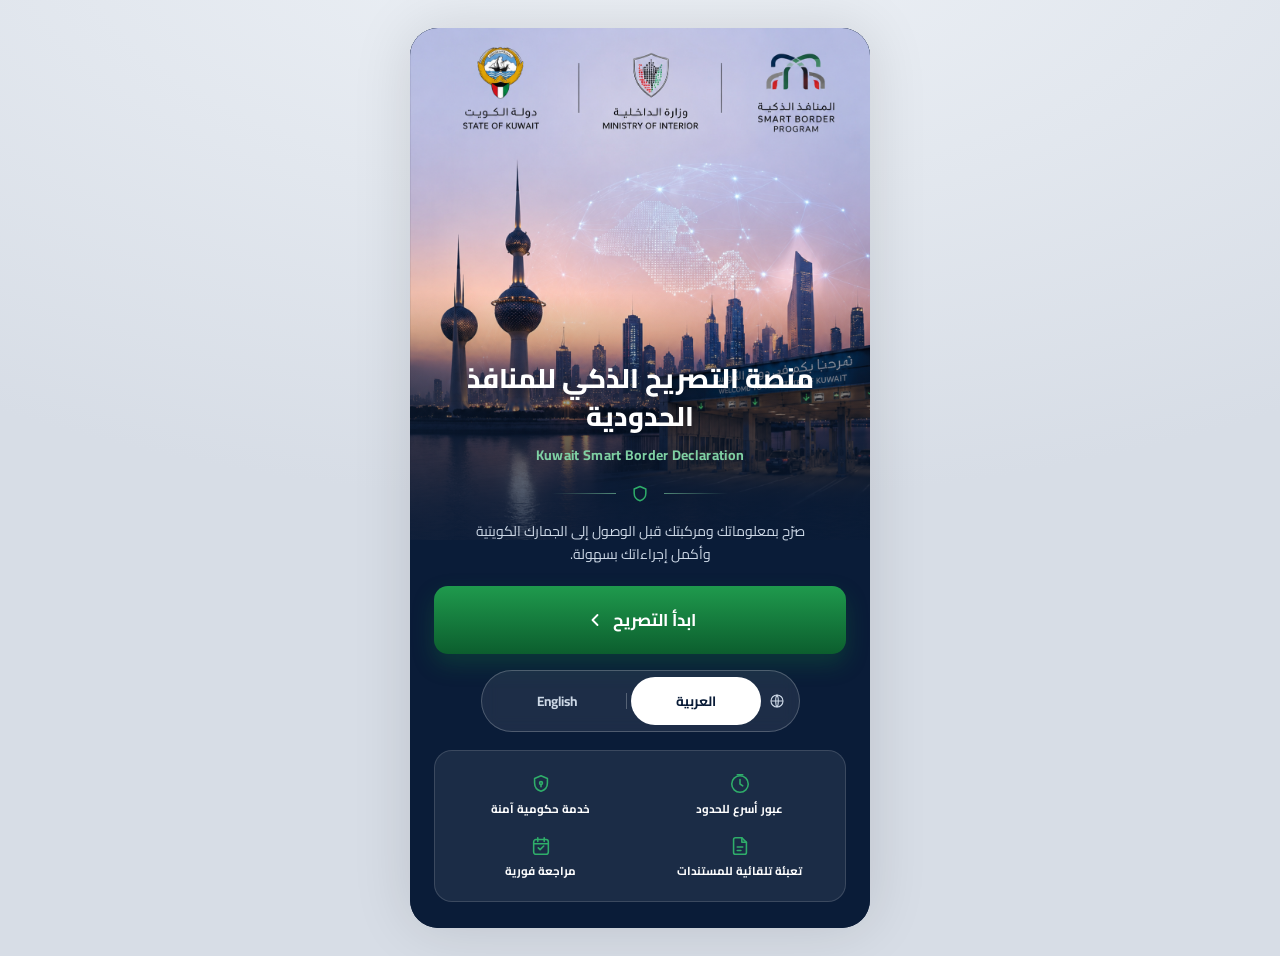
==== commit 91f692fa: "User welcome: restore full-bleed dusk skyline design (Arabic-first) - Use the official welcome_bg.pn" ====
--- a/index.html
+++ b/index.html
@@ -17,35 +17,36 @@
     <!-- ============ WELCOME (coded, Arabic) ============ -->
     <section class="screen screen-welcome is-active" id="screen-welcome">
       <div class="welcome-coded">
-        <button class="lang-pill" id="lang-toggle"><span data-i18n="lang.toggle">English</span></button>
-
-        <div class="wc-emblems">
-          <div class="wc-emblem">
-            <img src="assets/logo_emblem.png" alt="" />
-            <span data-i18n="emblem.state">دولة الكويت</span>
-          </div>
-          <span class="wc-sep"></span>
-          <div class="wc-emblem">
-            <img src="assets/logo_brand.png" alt="" />
-            <span data-i18n="emblem.interior">الإدارة العامة للجمارك</span>
-          </div>
-        </div>
-
-        <div class="wc-hero">
+        <div class="wc-photo"></div>
+
+        <div class="wc-body">
           <h1 class="wc-title" data-i18n="welcome.title">منصة التصريح الذكي للمنافذ الحدودية</h1>
           <p class="wc-title-en" data-i18n="welcome.titleEn">Kuwait Smart Border Declaration</p>
+
+          <div class="wc-divider">
+            <span class="wc-shield"><svg viewBox="0 0 24 24" width="20" height="20" fill="none" stroke="currentColor" stroke-width="1.8" stroke-linecap="round" stroke-linejoin="round"><path d="M12 3l7 3v5c0 4.6-3.1 7.8-7 9-3.9-1.2-7-4.4-7-9V6z"/></svg></span>
+          </div>
+
           <p class="wc-sub" data-i18n="welcome.sub">صرّح بمعلوماتك ومركبتك قبل الوصول إلى الجمارك الكويتية وأكمل إجراءاتك بسهولة.</p>
+
           <button class="btn btn-green btn-block wc-cta" data-goto="screen-step1">
             <span data-i18n="welcome.continue">ابدأ التصريح</span>
             <span class="btn-arrow"><svg viewBox="0 0 24 24" width="20" height="20" fill="none" stroke="currentColor" stroke-width="2.2" stroke-linecap="round" stroke-linejoin="round"><path d="M9 6l6 6-6 6"/></svg></span>
           </button>
-        </div>
-
-        <div class="wc-feats">
-          <div class="wc-feat"><span class="wf-ic">⚡</span><span data-i18n="feat.crossing">عبور أسرع للحدود</span></div>
-          <div class="wc-feat"><span class="wf-ic">🛡️</span><span data-i18n="feat.secure">خدمة حكومية آمنة</span></div>
-          <div class="wc-feat"><span class="wf-ic">📄</span><span data-i18n="feat.ai">تعبئة تلقائية للمستندات</span></div>
-          <div class="wc-feat"><span class="wf-ic">⏱️</span><span data-i18n="feat.realtime">مراجعة فورية</span></div>
+
+          <div class="wc-langs" role="group" aria-label="Language">
+            <span class="wc-globe"><svg viewBox="0 0 24 24" width="16" height="16" fill="none" stroke="currentColor" stroke-width="1.7"><circle cx="12" cy="12" r="9"/><path d="M3 12h18M12 3c2.6 2.8 2.6 15.2 0 18M12 3c-2.6 2.8-2.6 15.2 0 18"/></svg></span>
+            <button class="wlang is-active" data-setlang="ar">العربية</button>
+            <span class="wlang-div"></span>
+            <button class="wlang" data-setlang="en">English</button>
+          </div>
+
+          <div class="wc-feats">
+            <div class="wc-feat"><span class="wf-ic"><svg viewBox="0 0 24 24" width="22" height="22" fill="none" stroke="currentColor" stroke-width="1.7" stroke-linecap="round" stroke-linejoin="round"><circle cx="12" cy="12" r="9"/><path d="M12 7v5l3 2"/><path d="M9 2h6"/></svg></span><span data-i18n="feat.crossing">عبور أسرع للحدود</span></div>
+            <div class="wc-feat"><span class="wf-ic"><svg viewBox="0 0 24 24" width="22" height="22" fill="none" stroke="currentColor" stroke-width="1.7" stroke-linecap="round" stroke-linejoin="round"><path d="M12 3l7 3v5c0 4.6-3.1 7.8-7 9-3.9-1.2-7-4.4-7-9V6z"/><circle cx="12" cy="11" r="1.6"/><path d="M12 12.6V15"/></svg></span><span data-i18n="feat.secure">خدمة حكومية آمنة</span></div>
+            <div class="wc-feat"><span class="wf-ic"><svg viewBox="0 0 24 24" width="22" height="22" fill="none" stroke="currentColor" stroke-width="1.7" stroke-linecap="round" stroke-linejoin="round"><path d="M14 3H7a2 2 0 0 0-2 2v14a2 2 0 0 0 2 2h10a2 2 0 0 0 2-2V8z"/><path d="M14 3v5h5M9 13h6M9 17h4"/></svg></span><span data-i18n="feat.ai">تعبئة تلقائية للمستندات</span></div>
+            <div class="wc-feat"><span class="wf-ic"><svg viewBox="0 0 24 24" width="22" height="22" fill="none" stroke="currentColor" stroke-width="1.7" stroke-linecap="round" stroke-linejoin="round"><rect x="4" y="5" width="16" height="16" rx="2.5"/><path d="M4 9.5h16M8.5 3v4M15.5 3v4M9 14l2 2 4-4"/></svg></span><span data-i18n="feat.realtime">مراجعة فورية</span></div>
+          </div>
         </div>
       </div>
     </section>
--- a/styles.css
+++ b/styles.css
@@ -328,50 +328,63 @@
    NEW COMPONENTS — coded Arabic welcome, document uploader, wakala
    ===================================================================== */
 
-/* ----- coded welcome screen ----- */
-.screen-welcome { background: #0c1c36; }
+/* ----- coded welcome screen (full-bleed dusk photo + Arabic content) ----- */
+.screen-welcome { background: #0a1c38; }
 .welcome-coded {
   position: relative; width: 100%; min-height: 100vh;
-  display: flex; flex-direction: column; gap: 18px;
-  padding: calc(54px + env(safe-area-inset-top, 0px)) 22px 30px;
-  color: #fff; overflow-y: auto;
-  background:
-    radial-gradient(120% 90% at 50% -20%, #1b3f73 0%, #102a4f 45%, #0a1c38 100%);
-}
-.welcome-coded::before {
-  content: ""; position: absolute; inset: 0; z-index: 0;
-  background: url("assets/welcome_bg.png") center top / cover no-repeat;
-  opacity: .18; pointer-events: none;
-}
-.welcome-coded > * { position: relative; z-index: 1; }
-
-.lang-pill {
-  align-self: flex-start;
-  background: rgba(255,255,255,.12); border: 1px solid rgba(255,255,255,.25);
-  color: #fff; border-radius: 999px; padding: 8px 18px; font-family: inherit;
-  font-size: 13px; font-weight: 700; cursor: pointer; backdrop-filter: blur(6px);
-}
-.lang-pill:active { background: rgba(255,255,255,.2); }
-
-.wc-emblems { display: flex; align-items: center; justify-content: center; gap: 16px; margin-top: 4px; }
-.wc-emblem { display: flex; flex-direction: column; align-items: center; gap: 6px; text-align: center; }
-.wc-emblem img { height: 46px; width: auto; filter: drop-shadow(0 3px 8px rgba(0,0,0,.4)); }
-.wc-emblem span { font-size: 11px; font-weight: 700; opacity: .92; max-width: 110px; line-height: 1.3; }
-.wc-sep { width: 1px; height: 48px; background: rgba(255,255,255,.25); }
-
-.wc-hero { margin-top: 8px; text-align: center; }
-.wc-title { font-size: 26px; font-weight: 800; line-height: 1.35; margin: 0 0 6px; }
-.wc-title-en { font-size: 13px; letter-spacing: .4px; color: #8fc7a6; font-weight: 700; margin: 0 0 14px; }
-.wc-sub { font-size: 14px; line-height: 1.6; opacity: .9; margin: 0 auto 22px; max-width: 340px; }
-.wc-cta { font-size: 17px; }
+  display: flex; flex-direction: column;
+  color: #fff; overflow: hidden;
+  background: #0a1c38;
+}
+/* vibrant official skyline + emblems, full-bleed across the top */
+.wc-photo {
+  position: absolute; top: 0; left: 0; right: 0; height: 70%; z-index: 0;
+  background: url("assets/welcome_bg.png") center top / 100% auto no-repeat;
+}
+/* fade the photo into the deep-navy content area below */
+.wc-photo::after {
+  content: ""; position: absolute; inset: 0;
+  background: linear-gradient(180deg,
+    rgba(10,28,56,0) 0%, rgba(10,28,56,0) 42%,
+    rgba(10,28,56,.55) 66%, rgba(10,28,56,.92) 86%, #0a1c38 100%);
+}
+
+.wc-body {
+  position: relative; z-index: 1; margin-top: auto;
+  padding: 0 24px calc(26px + env(safe-area-inset-bottom, 0px));
+  text-align: center;
+}
+.wc-title { font-size: 27px; font-weight: 800; line-height: 1.4; margin: 0 0 6px; text-shadow: 0 2px 14px rgba(0,0,0,.4); }
+.wc-title-en { font-size: 14px; letter-spacing: .3px; color: #7fd0a3; font-weight: 700; margin: 0; }
+
+.wc-divider { display: flex; align-items: center; justify-content: center; gap: 14px; margin: 16px 0; }
+.wc-divider::before, .wc-divider::after { content: ""; height: 1px; width: 64px; background: linear-gradient(90deg, transparent, rgba(127,208,163,.6)); }
+.wc-divider::before { background: linear-gradient(90deg, rgba(127,208,163,.6), transparent); }
+.wc-shield { color: #2fae6a; display: grid; place-items: center; }
+
+.wc-sub { font-size: 14px; line-height: 1.65; color: #cdd8e6; margin: 0 auto 20px; max-width: 330px; }
+.wc-cta { font-size: 17px; padding: 18px 22px; }
+
+.wc-langs {
+  display: inline-flex; align-items: center; gap: 4px; margin: 16px auto 18px;
+  background: rgba(255,255,255,.08); border: 1px solid rgba(255,255,255,.22);
+  border-radius: 999px; padding: 6px 10px; backdrop-filter: blur(8px);
+}
+.wc-globe { display: grid; place-items: center; color: #cdd8e6; padding: 0 4px; }
+.wc-langs .wlang {
+  background: transparent; border: none; cursor: pointer; font-family: inherit;
+  color: #cdd8e6; font-size: 13.5px; font-weight: 700; padding: 6px 14px; border-radius: 999px;
+}
+.wc-langs .wlang.is-active { background: #fff; color: #0a1c38; }
+.wlang-div { width: 1px; height: 16px; background: rgba(255,255,255,.25); }
 
 .wc-feats {
-  margin-top: auto; display: grid; grid-template-columns: 1fr 1fr; gap: 10px;
-  background: rgba(255,255,255,.06); border: 1px solid rgba(255,255,255,.12);
-  border-radius: 18px; padding: 16px;
-}
-.wc-feat { display: flex; align-items: center; gap: 10px; font-size: 12.5px; font-weight: 600; }
-.wc-feat .wf-ic { font-size: 18px; }
+  display: grid; grid-template-columns: 1fr 1fr; gap: 6px 8px;
+  background: rgba(255,255,255,.07); border: 1px solid rgba(255,255,255,.14);
+  border-radius: 18px; padding: 16px 10px;
+}
+.wc-feat { display: flex; flex-direction: column; align-items: center; gap: 7px; text-align: center; font-size: 11.5px; font-weight: 700; line-height: 1.3; padding: 6px 4px; }
+.wc-feat .wf-ic { color: #2fae6a; display: grid; place-items: center; }
 
 /* ----- document uploader / OCR ----- */
 .uploader {
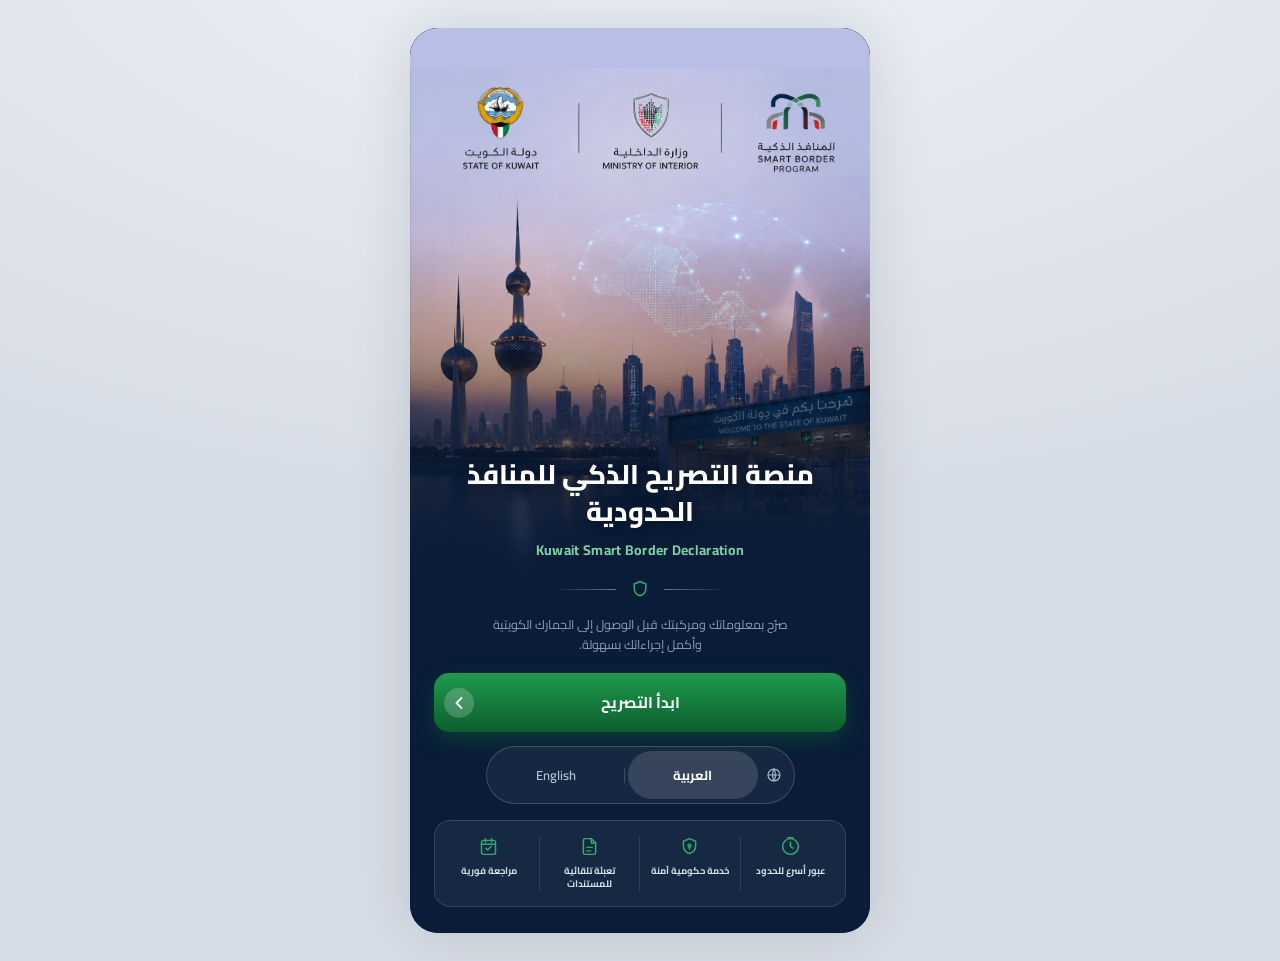
==== commit 09c0a559: "User welcome: seamless photo-to-navy fade Render the skyline as a real <img> and fade its own lower " ====
--- a/index.html
+++ b/index.html
@@ -17,7 +17,10 @@
     <!-- ============ WELCOME (coded, Arabic) ============ -->
     <section class="screen screen-welcome is-active" id="screen-welcome">
       <div class="welcome-coded">
-        <div class="wc-photo"></div>
+        <div class="wc-photo">
+          <img class="wc-img" src="assets/welcome_bg.png" alt="" />
+          <span class="wc-fade"></span>
+        </div>
 
         <div class="wc-body">
           <h1 class="wc-title" data-i18n="welcome.title">منصة التصريح الذكي للمنافذ الحدودية</h1>
--- a/styles.css
+++ b/styles.css
@@ -332,25 +332,27 @@
 .screen-welcome { background: #0a1c38; }
 .welcome-coded {
   position: relative; width: 100%; min-height: 100vh;
-  display: flex; flex-direction: column;
   color: #fff; overflow: hidden;
   background: #0a1c38;
 }
-/* vibrant official skyline + emblems, full-bleed across the top */
+/* vibrant official skyline + emblems as a real image, full-bleed across the top.
+   the sky strip above the emblems clears the dynamic island. */
 .wc-photo {
-  position: absolute; top: 0; left: 0; right: 0; height: 70%; z-index: 0;
-  background: url("assets/welcome_bg.png") center top / 100% auto no-repeat;
-}
-/* fade the photo into the deep-navy content area below */
-.wc-photo::after {
-  content: ""; position: absolute; inset: 0;
+  position: relative; font-size: 0;
+  background: #b8bee5;
+  padding-top: calc(40px + env(safe-area-inset-top, 0px));
+}
+.wc-img { display: block; width: 100%; height: auto; }
+/* fade the LOWER part of the photo into the exact navy of the body — no seam */
+.wc-fade {
+  position: absolute; left: 0; right: 0; bottom: 0; height: 62%;
   background: linear-gradient(180deg,
-    rgba(10,28,56,0) 0%, rgba(10,28,56,0) 42%,
-    rgba(10,28,56,.55) 66%, rgba(10,28,56,.92) 86%, #0a1c38 100%);
+    rgba(10,28,56,0) 0%, rgba(10,28,56,.45) 46%,
+    rgba(10,28,56,.86) 74%, #0a1c38 100%);
 }
 
 .wc-body {
-  position: relative; z-index: 1; margin-top: auto;
+  position: relative; z-index: 2; margin-top: -27%;
   padding: 0 24px calc(26px + env(safe-area-inset-bottom, 0px));
   text-align: center;
 }
@@ -362,29 +364,49 @@
 .wc-divider::before { background: linear-gradient(90deg, rgba(127,208,163,.6), transparent); }
 .wc-shield { color: #2fae6a; display: grid; place-items: center; }
 
-.wc-sub { font-size: 14px; line-height: 1.65; color: #cdd8e6; margin: 0 auto 20px; max-width: 330px; }
-.wc-cta { font-size: 17px; padding: 18px 22px; }
-
+.wc-sub { font-size: 12.5px; line-height: 1.6; color: #aebaccd1; margin: 0 auto 18px; max-width: 300px; }
+
+/* slim, elegant CTA with a circular arrow badge */
+.wc-cta {
+  position: relative; justify-content: center; font-size: 15.5px; font-weight: 700;
+  padding: 15px 22px; border-radius: 15px;
+  box-shadow: 0 8px 22px rgba(15,122,58,.34);
+}
+.wc-cta .btn-arrow {
+  position: absolute; inset-inline-end: 10px; top: 50%; transform: translateY(-50%);
+  width: 30px; height: 30px; border-radius: 50%; background: rgba(255,255,255,.2);
+}
+[dir="rtl"] .wc-cta .btn-arrow { transform: translateY(-50%) scaleX(-1); }
+
+/* thin outlined language pill */
 .wc-langs {
-  display: inline-flex; align-items: center; gap: 4px; margin: 16px auto 18px;
-  background: rgba(255,255,255,.08); border: 1px solid rgba(255,255,255,.22);
-  border-radius: 999px; padding: 6px 10px; backdrop-filter: blur(8px);
-}
-.wc-globe { display: grid; place-items: center; color: #cdd8e6; padding: 0 4px; }
+  display: inline-flex; align-items: center; gap: 2px; margin: 14px auto 16px;
+  background: rgba(255,255,255,.05); border: 1px solid rgba(255,255,255,.18);
+  border-radius: 999px; padding: 4px; backdrop-filter: blur(8px);
+}
+.wc-globe { display: grid; place-items: center; color: #aebacc; padding: 0 8px 0 6px; }
 .wc-langs .wlang {
   background: transparent; border: none; cursor: pointer; font-family: inherit;
-  color: #cdd8e6; font-size: 13.5px; font-weight: 700; padding: 6px 14px; border-radius: 999px;
-}
-.wc-langs .wlang.is-active { background: #fff; color: #0a1c38; }
-.wlang-div { width: 1px; height: 16px; background: rgba(255,255,255,.25); }
-
+  color: #b8c4d4; font-size: 13px; font-weight: 600; padding: 6px 16px; border-radius: 999px;
+  transition: background .15s, color .15s;
+}
+.wc-langs .wlang.is-active { background: rgba(255,255,255,.14); color: #fff; font-weight: 700; }
+.wlang-div { width: 1px; height: 15px; background: rgba(255,255,255,.18); margin: 0 1px; }
+
+/* 4 features in one row, separated by hairlines (matches original) */
 .wc-feats {
-  display: grid; grid-template-columns: 1fr 1fr; gap: 6px 8px;
-  background: rgba(255,255,255,.07); border: 1px solid rgba(255,255,255,.14);
-  border-radius: 18px; padding: 16px 10px;
-}
-.wc-feat { display: flex; flex-direction: column; align-items: center; gap: 7px; text-align: center; font-size: 11.5px; font-weight: 700; line-height: 1.3; padding: 6px 4px; }
+  display: grid; grid-template-columns: repeat(4, 1fr); gap: 0;
+  background: rgba(255,255,255,.055); border: 1px solid rgba(255,255,255,.12);
+  border-radius: 16px; padding: 15px 4px;
+}
+.wc-feat {
+  display: flex; flex-direction: column; align-items: center; gap: 8px; text-align: center;
+  font-size: 9.5px; font-weight: 700; line-height: 1.35; color: #d6dfea; padding: 0 4px;
+  border-inline-start: 1px solid rgba(255,255,255,.1);
+}
+.wc-feat:first-child { border-inline-start: none; }
 .wc-feat .wf-ic { color: #2fae6a; display: grid; place-items: center; }
+.wc-feat .wf-ic svg { width: 21px; height: 21px; }
 
 /* ----- document uploader / OCR ----- */
 .uploader {
